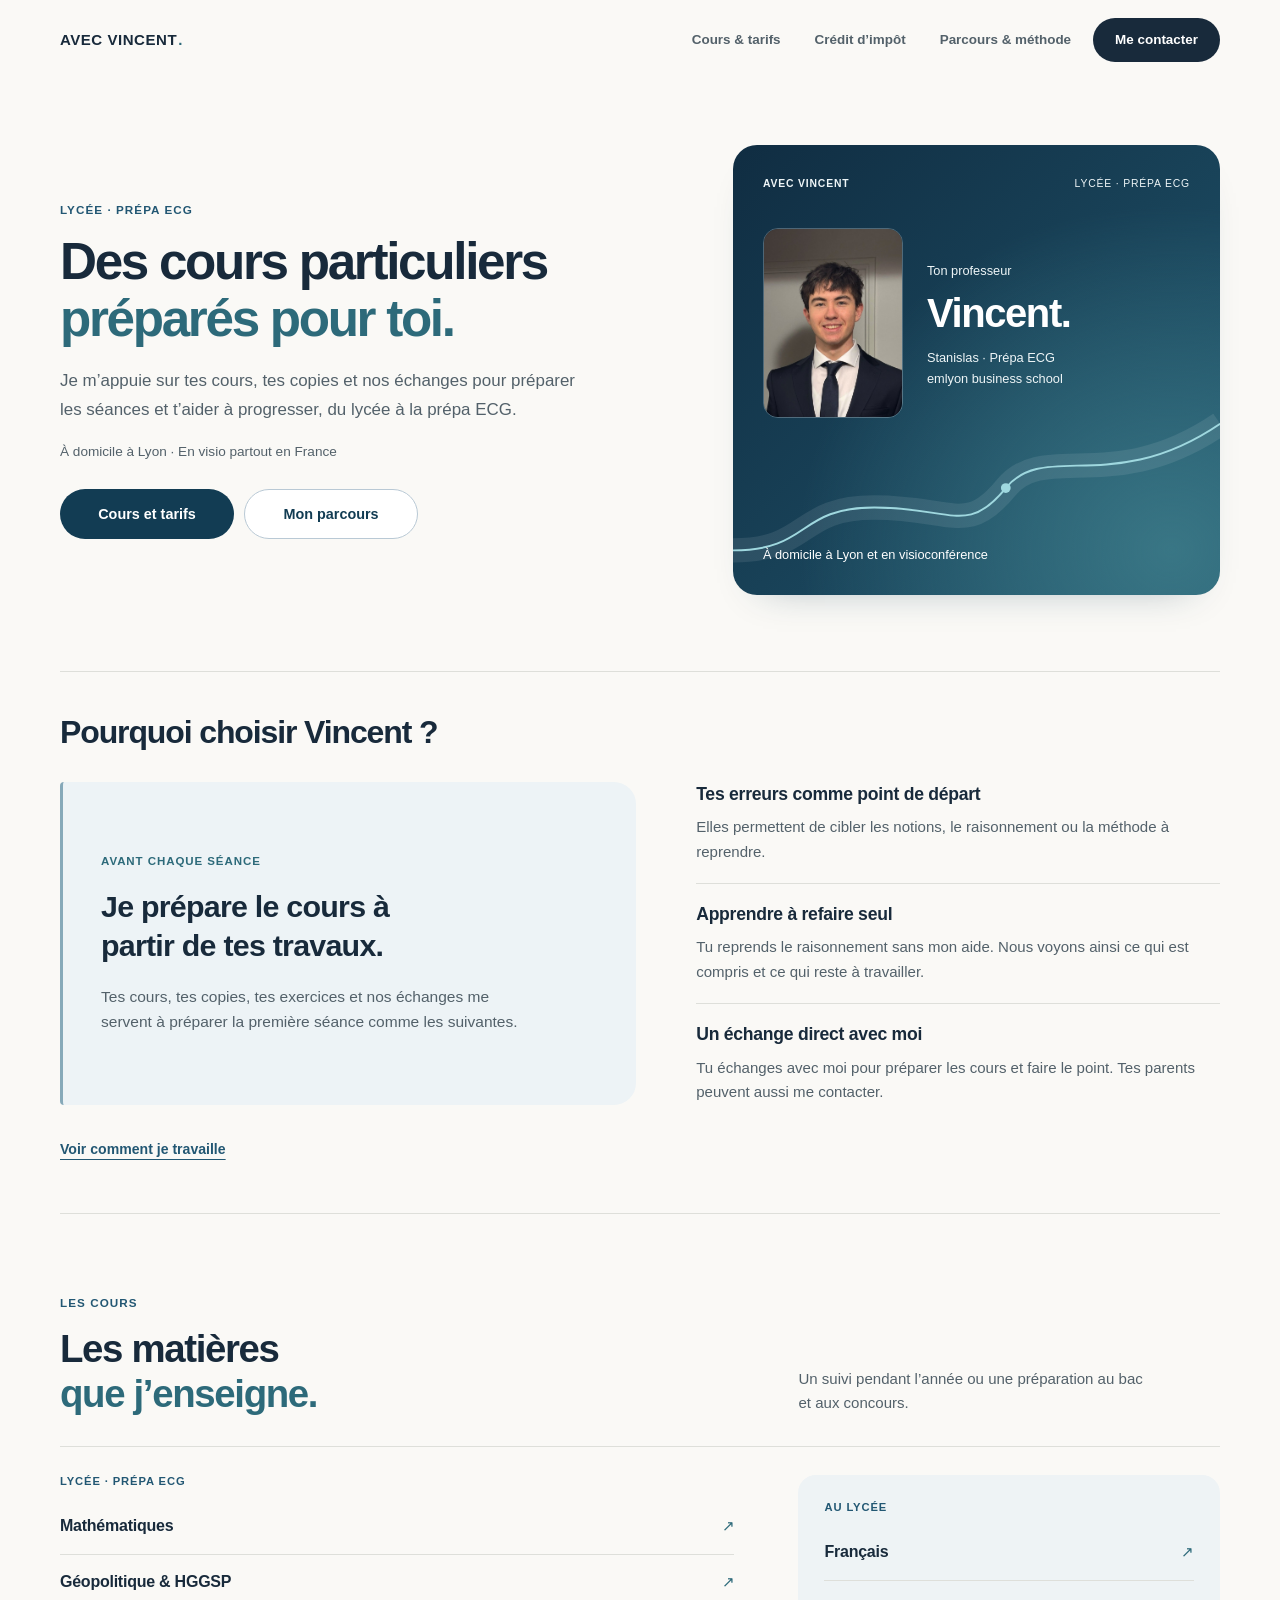
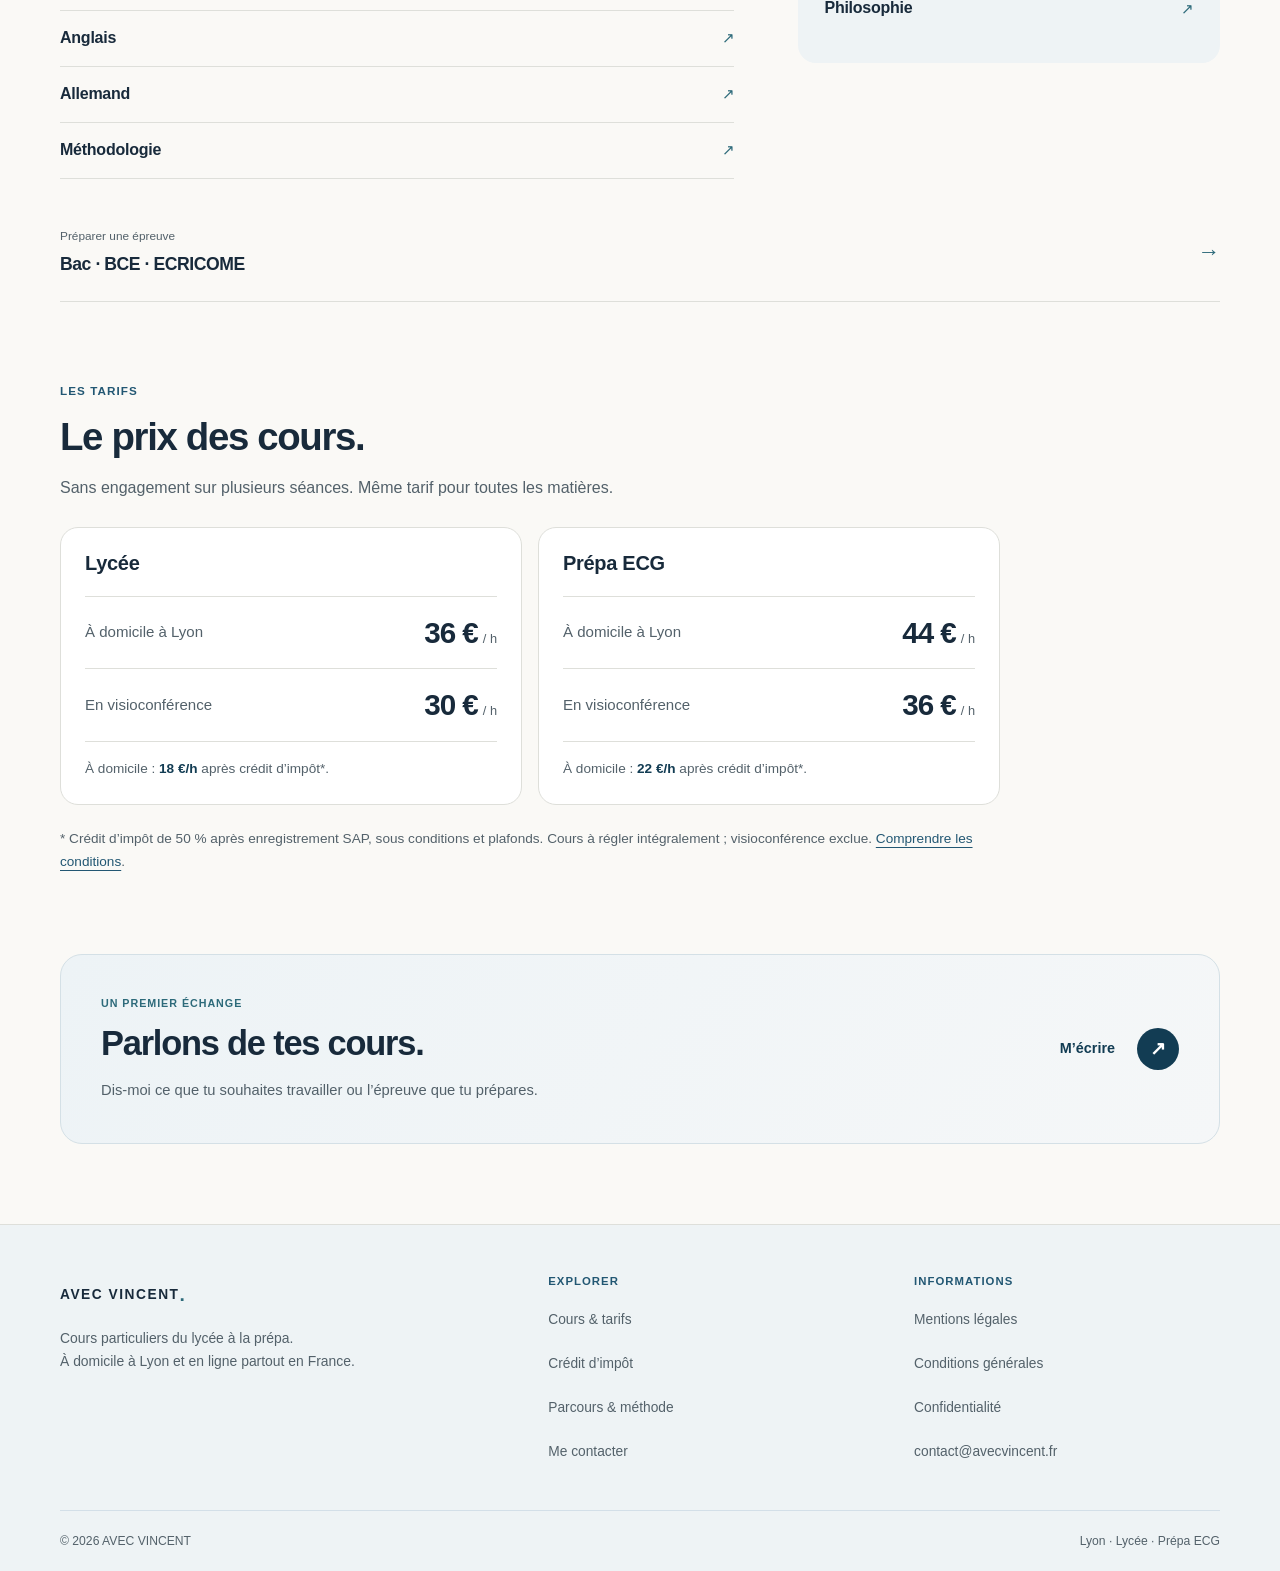
==== index.html @ 63e3f8bc "Polish mobile tutoring site and clarify offer, contact and search identity" ====
<!doctype html>
<html lang="fr">
<head>
<meta charset="utf-8">
<meta name="viewport" content="width=device-width, initial-scale=1, viewport-fit=cover">
<title>AVEC VINCENT — Cours particuliers à Lyon | Lycée & prépa ECG</title>
<meta name="description" content="Cours particuliers au lycée et en prépa ECG. Séances préparées à partir de tes cours, copies et échanges. À domicile à Lyon et en visio.">
<link rel="icon" href="/favicon-96x96.png" type="image/png" sizes="96x96">
<link rel="icon" href="/favicon.svg" type="image/svg+xml" sizes="any">
<link rel="apple-touch-icon" href="/apple-touch-icon.png" sizes="180x180">
<link rel="manifest" href="/site.webmanifest">
<meta name="apple-mobile-web-app-title" content="AVEC VINCENT">
<link rel="canonical" href="https://avecvincent.fr/">
<meta name="robots" content="index,follow">
<meta property="og:locale" content="fr_FR">
<meta property="og:type" content="website">
<meta property="og:site_name" content="AVEC VINCENT">
<meta property="og:title" content="Des cours particuliers préparés pour toi — AVEC VINCENT">
<meta property="og:description" content="Cours particuliers au lycée et en prépa ECG. Séances préparées à partir de tes cours, copies et échanges. À domicile à Lyon et en visio.">
<meta property="og:url" content="https://avecvincent.fr/">
<meta property="og:image" content="https://avecvincent.fr/images/og-avec-vincent.png?v=20261022-sharing1">
<meta property="og:image:secure_url" content="https://avecvincent.fr/images/og-avec-vincent.png?v=20261022-sharing1">
<meta property="og:image:type" content="image/png">
<meta property="og:image:width" content="1200">
<meta property="og:image:height" content="630">
<meta property="og:image:alt" content="AVEC VINCENT — Des cours particuliers préparés pour toi. Lycée · Prépa ECG À domicile à Lyon et en visio.">
<meta name="twitter:card" content="summary_large_image">
<meta name="twitter:title" content="Des cours particuliers préparés pour toi — AVEC VINCENT">
<meta name="twitter:description" content="Cours particuliers au lycée et en prépa ECG. Séances préparées à partir de tes cours, copies et échanges. À domicile à Lyon et en visio.">
<meta name="twitter:image" content="https://avecvincent.fr/images/og-avec-vincent.png?v=20261022-sharing1">
<meta name="twitter:image:alt" content="AVEC VINCENT — Des cours particuliers préparés pour toi. Lycée · Prépa ECG À domicile à Lyon et en visio.">
<meta name="theme-color" content="#faf9f6">
<link rel="stylesheet" href="style.css?v=20261022-checkup1">
<script src="script.js?v=20261022-motion1" defer></script>
<script type="application/ld+json">{"@context":"https://schema.org","@graph":[{"@type":"WebPage","@id":"https://avecvincent.fr/#page","url":"https://avecvincent.fr/","name":"AVEC VINCENT — Cours particuliers à Lyon | Lycée & prépa ECG","inLanguage":"fr-FR","isPartOf":{"@id":"https://avecvincent.fr/#website"},"about":{"@id":"https://avecvincent.fr/#organization"}},{"@type":"WebSite","@id":"https://avecvincent.fr/#website","url":"https://avecvincent.fr/","name":"AVEC VINCENT","alternateName":["Avec Vincent","avecvincent","avecvincent.fr"],"inLanguage":"fr-FR","publisher":{"@id":"https://avecvincent.fr/#organization"}},{"@type":"EducationalOrganization","@id":"https://avecvincent.fr/#organization","name":"AVEC VINCENT","url":"https://avecvincent.fr/","email":"contact@avecvincent.fr","telephone":"+33603872263","description":"Cours particuliers à domicile à Lyon et en visioconférence, du lycée à la prépa ECG. Français et philosophie au lycée uniquement.","areaServed":{"@type":"City","name":"Lyon"},"founder":{"@id":"https://avecvincent.fr/#vincent"},"logo":{"@type":"ImageObject","url":"https://avecvincent.fr/icon-512.png","width":512,"height":512},"alternateName":["Avec Vincent","avecvincent"],"hasOfferCatalog":{"@id":"https://avecvincent.fr/cours.html#offre"}},{"@type":"Person","@id":"https://avecvincent.fr/#vincent","name":"Vincent Marié-Groblewski","givenName":"Vincent","url":"https://avecvincent.fr/a-propos.html","image":"https://avecvincent.fr/images/vincent-portrait.jpg","jobTitle":"Professeur particulier","worksFor":{"@id":"https://avecvincent.fr/#organization"}},{"@type":"Service","@id":"https://avecvincent.fr/cours.html#service","name":"Cours particuliers du lycée à la prépa ECG","url":"https://avecvincent.fr/cours.html","description":"Mathématiques, anglais, allemand et méthodologie du lycée à la prépa ECG ; HGGSP au lycée et géopolitique en prépa ECG ; français et philosophie au lycée uniquement. À domicile à Lyon ou en visioconférence.","serviceType":"Cours particuliers","provider":{"@id":"https://avecvincent.fr/#organization"},"hasOfferCatalog":{"@id":"https://avecvincent.fr/cours.html#offre"}},{"@type":"OfferCatalog","@id":"https://avecvincent.fr/cours.html#offre","name":"Tarifs par heure de cours","itemListElement":[{"@type":"Offer","url":"https://avecvincent.fr/cours.html#tarifs","name":"Lycée — À domicile à Lyon","priceSpecification":{"@type":"UnitPriceSpecification","price":36,"priceCurrency":"EUR","referenceQuantity":{"@type":"QuantitativeValue","value":1,"unitCode":"HUR"}},"itemOffered":{"@type":"Service","name":"Lycée — À domicile à Lyon","provider":{"@id":"https://avecvincent.fr/#organization"},"areaServed":{"@type":"City","name":"Lyon"}}},{"@type":"Offer","url":"https://avecvincent.fr/cours.html#tarifs","name":"Lycée — En visioconférence","priceSpecification":{"@type":"UnitPriceSpecification","price":30,"priceCurrency":"EUR","referenceQuantity":{"@type":"QuantitativeValue","value":1,"unitCode":"HUR"}},"itemOffered":{"@type":"Service","name":"Lycée — En visioconférence","provider":{"@id":"https://avecvincent.fr/#organization"},"areaServed":{"@type":"Country","name":"France"}}},{"@type":"Offer","url":"https://avecvincent.fr/cours.html#tarifs","name":"Prépa ECG — À domicile à Lyon","priceSpecification":{"@type":"UnitPriceSpecification","price":44,"priceCurrency":"EUR","referenceQuantity":{"@type":"QuantitativeValue","value":1,"unitCode":"HUR"}},"itemOffered":{"@type":"Service","name":"Prépa ECG — À domicile à Lyon","provider":{"@id":"https://avecvincent.fr/#organization"},"areaServed":{"@type":"City","name":"Lyon"}}},{"@type":"Offer","url":"https://avecvincent.fr/cours.html#tarifs","name":"Prépa ECG — En visioconférence","priceSpecification":{"@type":"UnitPriceSpecification","price":36,"priceCurrency":"EUR","referenceQuantity":{"@type":"QuantitativeValue","value":1,"unitCode":"HUR"}},"itemOffered":{"@type":"Service","name":"Prépa ECG — En visioconférence","provider":{"@id":"https://avecvincent.fr/#organization"},"areaServed":{"@type":"Country","name":"France"}}}]}]}</script>
</head>
<body><a class="skip-link" href="#contenu">Aller au contenu</a>
<header class="site-header"><nav class="navbar container" aria-label="Navigation principale">
<a class="logo" href="/" aria-label="AVEC VINCENT — accueil">AVEC VINCENT<span class="logo-dot" aria-hidden="true">.</span></a>
<button class="menu-button" aria-controls="site-menu" aria-expanded="false" aria-label="Ouvrir le menu"><span></span><span></span></button>
<div class="site-menu" id="site-menu"><a href="cours.html">Cours & tarifs</a>
<a href="credit-impot.html">Crédit d’impôt</a>
<a href="a-propos.html">Parcours & méthode</a>
<a href="reserver.html" class="nav-cta">Me contacter</a></div>
</nav></header>
<main id="contenu" tabindex="-1" class="page-home">
<section class="home-hero container" aria-labelledby="accueil-titre">
<div class="hero-intro"><span class="eyebrow">Lycée · Prépa ECG</span>
<h1 id="accueil-titre">Des cours particuliers<br>
<span class="hero-title-sub">préparés pour toi.</span></h1>
<p class="lead">Je m’appuie sur tes cours, tes copies et nos échanges pour préparer les séances et t’aider à progresser, du lycée à la prépa ECG.</p>
<p class="hero-caption">À domicile à Lyon · En visio partout en France</p>
<nav class="hero-links" aria-label="Découvrir les cours et le professeur"><a class="button button-primary" href="cours.html">Cours et tarifs</a><a class="button button-secondary" href="a-propos.html">Mon parcours</a></nav></div>
<div class="hero-signature"><div class="signature-top"><span>AVEC VINCENT</span><span>Lycée · Prépa ECG</span></div>
<div class="signature-person"><img src="images/vincent-portrait.jpg" width="650" height="900" fetchpriority="high" decoding="async" alt="Vincent, ton professeur particulier à Lyon"><div><span class="signature-label">Ton professeur</span><h2>Vincent.</h2><p>Stanislas · Prépa ECG<br>
emlyon business school</p></div></div>
<div class="signature-path" aria-hidden="true"><svg viewBox="0 0 500 160" fill="none"><path d="M0 140C80 140 65 96 145 96S240 125 280 76 390 85 500 10" stroke="white" stroke-opacity=".09" stroke-width="25"/><path class="progress-path" d="M0 140C80 140 65 96 145 96S240 125 280 76 390 85 500 10" stroke="#9fd8df" stroke-width="2"/><circle cx="280" cy="76" r="5" fill="#9fd8df"/></svg></div>
<div class="signature-bottom"><span>À domicile à Lyon et en visioconférence</span></div></div>
</section>
<section class="section section-first container" aria-labelledby="pourquoi-vincent"><div class="why-panel"><div class="section-heading"><h2 id="pourquoi-vincent">Pourquoi choisir Vincent ?</h2></div><ol class="why-list"><li class="why-feature"><span class="why-label">Avant chaque séance</span><h3>Je prépare le cours à partir de tes travaux.</h3><p>Tes cours, tes copies, tes exercices et nos échanges me servent à préparer la première séance comme les suivantes.</p></li><li><h3>Tes erreurs comme point de départ</h3><p>Elles permettent de cibler les notions, le raisonnement ou la méthode à reprendre.</p></li><li><h3>Apprendre à refaire seul</h3><p>Tu reprends le raisonnement sans mon aide. Nous voyons ainsi ce qui est compris et ce qui reste à travailler.</p></li><li><h3>Un échange direct avec moi</h3><p>Tu échanges avec moi pour préparer les cours et faire le point. Tes parents peuvent aussi me contacter.</p></li></ol><a class="text-link" href="a-propos.html#preparation">Voir comment je travaille</a></div></section>
<section class="section container home-subjects" aria-labelledby="matieres-titre"><div class="subjects-heading"><div><span class="eyebrow">Les cours</span><h2 id="matieres-titre">Les matières<br><em>que j’enseigne.</em></h2></div><p>Un suivi pendant l’année ou une préparation au bac et aux concours.</p></div>
<div class="subject-overview"><div class="subject-group"><h3>Lycée · Prépa ECG</h3><ul><li><a href="cours.html#maths">Mathématiques <span aria-hidden="true">↗</span></a></li><li><a href="cours.html#geopolitique">Géopolitique & HGGSP <span aria-hidden="true">↗</span></a></li><li><a href="cours.html#langues">Anglais <span aria-hidden="true">↗</span></a></li><li><a href="cours.html#allemand">Allemand <span aria-hidden="true">↗</span></a></li><li><a href="cours.html#methode">Méthodologie <span aria-hidden="true">↗</span></a></li></ul></div><div class="subject-group subject-group-lycee"><h3>Au lycée</h3><ul><li><a href="cours.html#francais">Français <span aria-hidden="true">↗</span></a></li><li><a href="cours.html#philosophie">Philosophie <span aria-hidden="true">↗</span></a></li></ul></div></div>
<a class="exam-route" href="cours.html#concours"><span><span class="exam-route-label">Préparer une épreuve</span><strong>Bac · BCE · ECRICOME</strong></span><span class="exam-route-arrow" aria-hidden="true">→</span></a></section>

<section class="section container" id="tarifs"><div class="section-heading"><span class="eyebrow">Les tarifs</span><h2>Le prix des cours.</h2><p>Sans engagement sur plusieurs séances. Même tarif pour toutes les matières.</p></div><div class="pricing-grid">
<article class="price-card"><h3>Lycée</h3><dl class="rates"><div><dt>À domicile à Lyon</dt><dd>36 €<small>/ h</small></dd></div><div><dt>En visioconférence</dt><dd>30 €<small>/ h</small></dd></div></dl><p class="price-tax">À domicile : <strong>18 €/h</strong> après crédit d’impôt*.</p></article>
<article class="price-card"><h3>Prépa ECG</h3><dl class="rates"><div><dt>À domicile à Lyon</dt><dd>44 €<small>/ h</small></dd></div><div><dt>En visioconférence</dt><dd>36 €<small>/ h</small></dd></div></dl><p class="price-tax">À domicile : <strong>22 €/h</strong> après crédit d’impôt*.</p></article></div><p class="fine-print">* Crédit d’impôt de 50 % après enregistrement SAP, sous conditions et plafonds. Cours à régler intégralement ; visioconférence exclue. <a href="credit-impot.html">Comprendre les conditions</a>.</p></section>
<section class="hero-actions-section container" aria-labelledby="action-titre"><a class="contact-finish contact-finish-home" href="reserver.html"><div class="contact-finish-copy"><span class="eyebrow">Un premier échange</span><h2 id="action-titre">Parlons de tes cours.</h2><p>Dis-moi ce que tu souhaites travailler ou l’épreuve que tu prépares.</p></div><span class="contact-finish-action"><span>M’écrire</span><span class="contact-finish-arrow" aria-hidden="true">↗</span></span></a></section>
</main>
<footer class="site-footer"><div class="container footer-grid"><div><a class="logo" href="/">AVEC VINCENT<span class="logo-dot">.</span></a><p>Cours particuliers du lycée à la prépa.<br>
À domicile à Lyon et en ligne partout en France.</p></div><nav aria-label="Navigation de pied de page"><span class="footer-label">Explorer</span><a href="cours.html">Cours & tarifs</a><a href="credit-impot.html">Crédit d’impôt</a><a href="a-propos.html">Parcours & méthode</a><a href="reserver.html">Me contacter</a></nav><nav aria-label="Informations légales"><span class="footer-label">Informations</span><a href="legal.html#mentions">Mentions légales</a><a href="legal.html#cgv">Conditions générales</a><a href="legal.html#confidentialite">Confidentialité</a><a href="mailto:contact@avecvincent.fr" data-contact="email">contact@avecvincent.fr</a></nav></div><div class="container footer-bottom"><span>© <span data-year>2026</span> AVEC VINCENT</span><span>Lyon · Lycée · Prépa ECG</span></div></footer>
</body>
</html>
---- style.css ----
/* AVEC VINCENT — mobile first, shared across every page. */
:root{--bg:#faf9f6;--paper:#fff;--ink:#182a3b;--blue:#225773;--deep:#123c53;--accent:#2d6a7a;--muted:#53616a;--line:#dedfda;--soft:#eef3f5;--max:1160px;--header:64px}
*{box-sizing:border-box}
html{scroll-behavior:smooth;scroll-padding-top:calc(var(--header) + env(safe-area-inset-top) + 20px);-webkit-text-size-adjust:100%;text-size-adjust:100%}
body{margin:0;padding-left:env(safe-area-inset-left);padding-right:env(safe-area-inset-right);background:var(--bg);color:var(--ink);font:16px/1.65 -apple-system,BlinkMacSystemFont,"Segoe UI",Arial,sans-serif;-webkit-font-smoothing:antialiased}
h1,h2,h3,p,figure,ol,ul,dl,dd{margin:0}
h1,h2,h3{line-height:1.18;letter-spacing:-.035em;font-weight:650;text-wrap:balance}
h1{font-size:clamp(2rem,8.2vw,2.6rem)}
h2{font-size:1.65rem}
h3{font-size:1.08rem;letter-spacing:-.015em}
em{font-style:normal;color:var(--accent)}
p{color:var(--muted)}
a{color:inherit;text-decoration:none}
a:hover{color:var(--blue)}
p a,.fine-print a,.legal-content a{color:var(--blue);text-decoration:underline;text-underline-offset:4px}
img{display:block;max-width:100%;height:auto}
button,input,select,textarea{font:inherit}
button{cursor:pointer}
:focus-visible{outline:3px solid #377eaa;outline-offset:4px}
[hidden]{display:none!important}
.container{width:min(calc(100% - 40px),var(--max));margin-inline:auto;min-width:0}
.section{padding-block:48px}
.section-first{padding-top:0}
.soft,.method-section{background:var(--soft)}
.eyebrow,.card-level,.step-owner,.footer-label{display:block;font-size:.73rem;line-height:1.5;letter-spacing:.09em;text-transform:uppercase;font-weight:750;color:var(--blue)}
.eyebrow{margin-bottom:14px}
.lead{font-size:1rem;line-height:1.7;max-width:660px}
.section-heading{max-width:760px;margin-bottom:26px}
.section-heading p{margin-top:16px}
.page-intro{padding-block:32px}
.page-intro .lead{margin-top:18px}
.page-intro h1{max-width:1000px}
.page-intro br{display:none}
.skip-link{position:fixed;left:16px;top:-100px;z-index:100;background:white;padding:12px}
.skip-link:focus{top:12px}
.sr-only{position:absolute;width:1px;height:1px;padding:0;margin:-1px;overflow:hidden;clip:rect(0,0,0,0);white-space:nowrap;border:0}
/* Header stays small; without JavaScript, navigation remains available. */
.site-header{position:sticky;top:0;z-index:30;min-height:var(--header);padding-top:env(safe-area-inset-top);background:rgba(250,249,246,.96);border-bottom:1px solid transparent;-webkit-backdrop-filter:blur(16px);backdrop-filter:blur(16px)}
.site-header.scrolled{border-color:var(--line)}
.navbar{min-height:var(--header);display:flex;align-items:center;justify-content:space-between;gap:16px;flex-wrap:wrap;padding-block:8px}
.logo{font-size:.86rem;font-weight:850;letter-spacing:.11em;white-space:nowrap;min-height:44px;display:inline-flex;align-items:center}
.site-header .logo{font-size:.94rem;font-weight:700;letter-spacing:.035em;color:var(--ink)}
.site-header .logo:hover{color:var(--ink)}
.site-header .logo-dot{font-size:1em;margin-left:1px;color:var(--accent)}
.logo-dot{color:var(--accent);font-size:1.4em}
.site-menu{display:flex;align-items:center;flex-wrap:wrap;gap:6px 16px}
.site-menu a{font-size:.9rem;font-weight:600;color:var(--muted);min-height:44px;display:flex;align-items:center;padding:10px 14px;border-radius:10px}
.site-menu a:hover,.site-menu a[aria-current=page]{background:var(--soft);color:var(--ink)}
.site-menu .nav-cta{background:var(--ink);color:white;justify-content:center}
.site-menu .nav-cta:hover{background:var(--deep);color:white}
.menu-button{position:relative;display:none;width:44px;height:44px;flex-shrink:0;padding:0;border:0;border-radius:10px;background:transparent;color:var(--ink);-webkit-tap-highlight-color:transparent}
.menu-button:hover{background:#edf3f6}
.menu-button span{position:absolute;display:block;width:22px;height:1.5px;left:11px;top:50%;margin:0;background:currentColor;border-radius:1px;transition:transform 180ms cubic-bezier(.2,.7,.3,1)}
.menu-button span:first-child{transform:translateY(-4px)}
.menu-button span:last-child{transform:translateY(4px)}
.menu-button[aria-expanded=true] span:first-child{transform:rotate(45deg)}
.menu-button[aria-expanded=true] span:last-child{transform:rotate(-45deg)}
.has-js .navbar{flex-wrap:nowrap}
.has-js .menu-button{display:block}
.has-js .site-menu{display:none;position:absolute;top:calc(100% + 6px);left:20px;right:20px;max-height:calc(100dvh - var(--header) - env(safe-area-inset-top) - 30px);overflow:auto;flex-direction:column;align-items:stretch;gap:4px;padding:12px;background:white;border:1px solid var(--line);border-radius:18px;box-shadow:0 12px 24px #182a3b12}
.has-js .site-menu.open{display:flex}
.button{display:inline-flex;align-items:center;justify-content:center;gap:12px;min-height:50px;padding:13px 21px;border:1px solid transparent;border-radius:999px;font-size:.9rem;font-weight:650;line-height:1.4;text-align:center;max-width:100%}
.button-primary{background:var(--deep);color:white}
.button-primary:hover{background:#245f7e;color:white}
.button-secondary,.button-outline{background:white;border-color:#b9c9d5;color:var(--deep)}
.button-secondary:hover,.button-outline:hover{background:var(--soft);border-color:var(--blue)}
.button:disabled{cursor:wait;opacity:.65}
.button-row{display:flex;flex-wrap:wrap;gap:12px;margin-top:24px}
.text-link{display:inline-flex;align-items:center;min-height:44px;margin-top:14px;color:var(--blue);font-weight:650;font-size:.9rem;text-decoration:underline;text-underline-offset:5px}
/* One expressive visual, reserved for the homepage. */
.home-hero{display:grid;gap:28px;padding-block:30px 40px}
.home-hero h1{line-height:1.12;letter-spacing:-.045em}
.hero-title-sub{color:var(--accent)}
.hero-intro .lead{margin-top:20px;max-width:540px}
.hero-caption{font-size:.85rem;line-height:1.6;margin-top:16px}
.hero-links{display:grid;grid-template-columns:1fr 1fr;gap:10px;margin-top:22px;max-width:440px}
.hero-links .button{min-width:0;padding-inline:10px}
.hero-signature{position:relative;isolation:isolate;overflow:hidden;display:flex;flex-direction:column;justify-content:space-between;gap:20px;padding:22px;min-height:280px;border-radius:24px;color:white;background:radial-gradient(ellipse at 90% 90%,#397685 0,transparent 60%),linear-gradient(135deg,#102d42,#20556c);box-shadow:0 18px 40px -30px #123c5370}
.signature-top{display:flex;justify-content:space-between;gap:10px;font-size:.62rem;letter-spacing:.08em;text-transform:uppercase;color:#eef5f7}
.signature-top span:first-child{font-weight:800}
.signature-person{position:relative;z-index:1;display:flex;align-items:center;gap:22px;margin-bottom:28px;min-width:0}
.signature-person img{width:104px;height:140px;object-fit:cover;object-position:50% 25%;border:1px solid #ffffff40;border-radius:15px;flex-shrink:0}
.signature-label{font-size:.8rem;color:#eef5f7}
.signature-person h2{font-size:2rem;color:white;margin-block:6px 10px}
.signature-person p{font-size:.8rem;line-height:1.65;color:#eef5f7}
.signature-path{position:absolute;bottom:25px;left:0;right:0;z-index:0}
.signature-path svg{display:block;width:100%;height:110px}
.signature-bottom{position:relative;font-size:.74rem;color:white}
.progress-path{stroke-dasharray:650;stroke-dashoffset:650;animation:draw-path 1.5s .15s ease forwards}
@keyframes draw-path{to{stroke-dashoffset:0}}
.page-home>.home-hero+.section{padding-top:0}
.page-home>.section+.section{padding-top:0}
.page-about>#approche{padding-top:0}
/* A concise overview on home; detailed teaching descriptions belong to Courses. */
.subjects-heading{display:grid;gap:16px;margin-bottom:24px}
.subjects-heading p{font-size:.94rem;max-width:350px}
.subject-overview{display:grid;gap:28px;padding-top:22px;border-top:1px solid var(--line)}
.subject-group h3{font-size:.7rem;letter-spacing:.08em;text-transform:uppercase;color:var(--blue);margin-bottom:10px}
.subject-group ul{list-style:none;padding:0}
.subject-group a{display:flex;align-items:center;justify-content:space-between;gap:16px;min-height:52px;border-bottom:1px solid var(--line);font-size:1rem;font-weight:550;letter-spacing:-.015em;line-height:1.4;padding-block:12px}
.subject-group a>span{font-size:.95rem;color:var(--accent);flex-shrink:0}
.subject-group a:hover{color:var(--blue);border-color:#91acbd}
.subject-group-lycee{padding:22px;background:var(--soft);border-radius:18px;align-self:start}
.subject-group-lycee li:last-child a{border-bottom:0}
.exam-route{display:flex;align-items:center;justify-content:space-between;gap:22px;padding:22px 0;margin-top:20px;border-bottom:1px solid var(--line)}
.exam-route-label{display:block;font-size:.74rem;color:var(--muted);margin-bottom:4px}
.exam-route strong{font-size:1.1rem;font-weight:600;letter-spacing:-.025em}
.exam-route-arrow{font-size:1.4rem;color:var(--accent)}
@media(min-width:700px){.subjects-heading{grid-template-columns:1fr 1fr;align-items:end;gap:48px;margin-bottom:30px}.subject-overview{grid-template-columns:1.4fr 1fr;gap:48px;padding-top:28px}.subject-group-lycee{padding:26px}.subject-group a{min-height:56px}.exam-route{margin-top:26px}}
@media(min-width:900px){.subject-overview{grid-template-columns:1.6fr 1fr;gap:64px}.subjects-heading{grid-template-columns:1.6fr 1fr;gap:64px}}
/* The lesson is a continuous conversation, rather than three identical cards. */
.lesson-layout{display:grid;gap:10px}
.lesson-layout h2{font-size:2rem;line-height:1.25}
.lesson-steps{list-style:none;padding:0 0 0 18px;border-left:1px solid #bfcfc7}
.lesson-steps li{position:relative;padding:0 0 26px 10px}
.lesson-steps li:last-child{padding-bottom:0}
.lesson-steps li:before{content:"";position:absolute;left:-23px;top:6px;width:9px;height:9px;border-radius:50%;background:#64897e;box-shadow:0 0 0 5px var(--bg)}
.lesson-steps h3{font-size:1.08rem;line-height:1.4}
.lesson-steps p{margin-top:8px;font-size:.96rem}
.tax-process{list-style:none;counter-reset:steps;padding:0}
.tax-process li{position:relative;counter-increment:steps;padding:0 0 24px 38px;margin-bottom:24px;border-bottom:1px solid #d3ddd5}
.tax-process li:before{content:counter(steps,decimal-leading-zero);position:absolute;left:0;top:1px;font-size:.8rem;color:var(--blue);font-weight:650}
.tax-process li:last-child{margin-bottom:0;border-bottom:0;padding-bottom:0}
.tax-process h3{line-height:1.4}
.tax-process p{margin-top:8px;font-size:.94rem}
/* Transparent rates: paid prices first, conditional tax estimate second. */
.pricing-grid{display:grid;gap:16px;max-width:940px}
.price-card{min-width:0;padding:24px;background:white;border:1px solid var(--line);border-radius:18px}
.price-card h3{font-size:1.25rem;margin-bottom:20px}
.rates>div{display:flex;align-items:center;justify-content:space-between;gap:16px;border-top:1px solid var(--line);padding-block:18px}
.rates dt{font-size:.94rem;max-width:170px;color:var(--muted)}
.rates dd{font-size:1.85rem;letter-spacing:-.035em;white-space:nowrap;font-weight:650;line-height:1.2}
.rates small{font-size:.8rem;font-weight:400;letter-spacing:0;margin-left:5px;color:var(--muted)}
.price-tax{border-top:1px solid var(--line);padding-top:16px;font-size:.85rem;line-height:1.65}
.price-tax strong{color:var(--deep);font-weight:650}
.fine-print{font-size:.85rem;line-height:1.7;margin-top:22px;max-width:940px}
.hero-actions-section{padding-bottom:48px}
.action-bubble,.closing{display:flex;flex-direction:column;align-items:flex-start;gap:22px;padding-top:30px;border-top:1px solid var(--line)}
.action-bubble p,.closing p{margin-top:16px;max-width:600px}
/* Secondary pages use the same spacing, type and content hierarchy. */
.section-tabs{display:flex;gap:20px;margin-bottom:24px;border-bottom:1px solid var(--line)}
.section-tabs a{display:flex;align-items:center;justify-content:center;min-height:48px;padding:8px 0;font-size:.88rem;font-weight:600;border-bottom:2px solid transparent;line-height:1.4}
.section-tabs a:hover{border-bottom-color:var(--blue)}
.legal-nav a{display:flex;align-items:center;justify-content:center;text-align:center;min-height:48px;padding:8px;font-size:.86rem;font-weight:600;border-bottom:1px solid var(--line);line-height:1.4}
.legal-nav a:hover{color:var(--blue)}
.course-list{border-top:1px solid var(--line)}
.course-item{border-bottom:1px solid var(--line)}
summary{position:relative;cursor:pointer;list-style:none;min-height:48px;padding:18px 35px 18px 0;font-size:1rem;font-weight:600;line-height:1.5}
summary::-webkit-details-marker{display:none}
summary:after{content:'+';position:absolute;right:5px;top:17px;font-size:1.3rem;font-weight:400;color:var(--blue)}
details[open]>summary:after{content:'−'}
.course-item summary{padding:20px 46px 20px 16px}
.course-item summary:after{top:30px;right:16px}
.course-name{display:block;font-size:1.2rem;font-weight:650;letter-spacing:-.025em;margin-top:5px}
.course-detail{padding:0 18px 22px 16px;max-width:780px}
.course-item[open]{background:white;box-shadow:inset 3px 0 0 #7398a7;border-radius:0 16px 16px 0}
.course-detail p{font-size:.96rem}
.course-item:target summary{color:var(--deep)}
.faq-list details{border-bottom:1px solid var(--line)}
.faq-answer{padding:0 0 22px;font-size:.96rem;max-width:760px}
.about-heading{display:flex;gap:22px;align-items:center}
.about-photo{width:88px;height:116px;object-fit:cover;object-position:50% 20%;border-radius:16px;flex-shrink:0}
.about-heading .eyebrow{font-size:.68rem;margin-bottom:8px}
.about-heading h1{font-size:1.95rem}
.about-heading p{font-size:.9rem;margin-top:10px}
.about-introduction .text-link{font-size:.9rem}
.preparation-panel{display:grid;gap:28px;border-radius:24px;background:#edf3f6;padding:26px 24px}
.preparation-intro h2{font-size:1.85rem;line-height:1.2}
.preparation-intro p{margin-top:18px;max-width:570px}
.preparation-materials{border-top:1px solid #cedde5;padding-top:22px}
.preparation-materials h3{font-size:.85rem;font-weight:650;letter-spacing:0;line-height:1.5;color:var(--blue)}
.preparation-materials ul{list-style:none;padding:0;margin-top:14px}
.preparation-materials li{padding-block:13px;border-bottom:1px solid #d7e3e9}
.preparation-materials li:last-child{border-bottom:0;padding-bottom:0}
.preparation-materials strong{display:block;font-size:1rem;font-weight:600}
.preparation-materials li span{display:block;font-size:.9rem;color:var(--muted);margin-top:3px}
.tax-comparison{padding:24px;background:white;border:1px solid var(--line);border-radius:22px}
.tax-comparison h2{font-size:1.4rem;margin-bottom:20px}
.example-row{display:grid;grid-template-columns:1fr;gap:10px;border-top:1px solid var(--line);padding-block:20px}
.example-row>span{font-size:.9rem;color:var(--muted)}
.example-row strong{font-size:1.9rem;line-height:1.2;letter-spacing:-.035em;white-space:nowrap}
.tax-comparison .fine-print{margin-top:10px}
.tax-comparison em{color:var(--accent)}
.tax-journey .section-heading{margin-bottom:30px}
.source-note{font-size:.85rem;padding-bottom:48px}
.legal-layout{display:grid;gap:30px}
.legal-nav{display:grid;grid-template-columns:repeat(3,minmax(0,1fr));gap:6px;align-self:start}
.legal-nav a{font-size:.8rem}
.legal-content{min-width:0;max-width:760px}
.legal-content section+section{border-top:1px solid var(--line);margin-top:36px;padding-top:36px}
.legal-content h2{font-size:1.55rem;margin-bottom:22px}
.legal-content h3{margin:26px 0 12px}
.legal-content p,.legal-content li{font-size:.95rem;overflow-wrap:anywhere}
.legal-content ul{padding-left:20px}
.legal-content p+p{margin-top:14px}
.error-page{min-height:65svh;padding-block:48px}
.error-page .lead{margin-top:22px}
/* Contact stays personal: three fields and direct alternatives, without a sales funnel. */
.booking-width{max-width:760px}
.contact-options{display:grid;gap:0;margin-top:22px;border-top:1px solid var(--line);max-width:570px}
.contact-options a{display:flex;align-items:center;justify-content:space-between;gap:14px;min-height:48px;padding:10px 0;border-bottom:1px solid var(--line);min-width:0}
.contact-options a:hover{color:var(--blue)}
.contact-options span{font-size:.8rem;color:var(--muted)}
.contact-options strong{font-size:.9rem;font-weight:600;overflow-wrap:anywhere}
.contact-form{min-width:0}
.form-grid{display:grid;gap:20px}
.field{display:flex;flex-direction:column;gap:8px;min-width:0}
.field.full{grid-column:1/-1}
.field label{font-size:.93rem;font-weight:600}
.field input,.field select,.field textarea{display:block;width:100%;min-width:0;min-height:52px;font-size:16px;line-height:1.5;padding:13px 14px;border:1px solid #7f93a3;border-radius:12px;background:white;color:var(--ink)}
.field textarea{min-height:140px;resize:vertical}
.field input:focus,.field select:focus,.field textarea:focus{outline:2px solid #548aaa;outline-offset:2px;border-color:var(--blue)}
.optional{font-size:.83rem;font-weight:400;color:var(--muted)}
.field-help{font-size:.85rem;line-height:1.65}
.form-note{font-size:.83rem;line-height:1.65;margin-top:22px}
.form-actions{margin-top:24px}
.form-actions .button{width:100%}
.form-status{font-size:.94rem;margin-top:20px;overflow-wrap:anywhere}
.form-status:empty{display:none}
.form-status[data-kind=error]{color:#9f3127}
.form-status[data-kind=success]{color:#24634d}
/* Footer and contact links remain comfortably usable by touch. */
.site-footer{background:var(--soft);border-top:1px solid var(--line);padding:32px 0 calc(20px + env(safe-area-inset-bottom))}
.footer-grid{display:grid;grid-template-columns:1fr 1fr;gap:24px 20px}
.footer-grid>div{grid-column:1/-1}
.footer-grid p{font-size:.87rem;margin-top:10px}
.footer-grid nav{display:flex;flex-direction:column;align-items:flex-start;min-width:0}
.footer-label{margin-bottom:8px;font-size:.71rem}
.footer-grid nav a{display:inline-flex;align-items:center;min-height:44px;font-size:.86rem;line-height:1.5;overflow-wrap:anywhere;color:var(--muted)}
.footer-bottom{display:flex;flex-wrap:wrap;justify-content:space-between;gap:10px;border-top:1px solid #d3dfe8;margin-top:28px;padding-top:20px;font-size:.76rem;color:var(--muted)}
@media(max-width:350px){.container{width:calc(100% - 32px)}.hero-links{grid-template-columns:1fr}.signature-person{gap:16px}.signature-person img{width:88px;height:120px}.signature-top{font-size:.55rem}.signature-person p{font-size:.75rem}.section-tabs{gap:16px}.section-tabs a{font-size:.82rem}.about-heading{gap:16px}.about-photo{width:76px;height:102px}.about-heading h1{font-size:1.7rem}.price-card{padding:20px}.rates dt{font-size:.88rem}.rates dd{font-size:1.7rem}.footer-grid{column-gap:14px}.contact-options a{padding-inline:12px}.contact-options strong{font-size:.84rem}}
@media(min-width:600px){.container{width:min(calc(100% - 64px),var(--max))}.section{padding-block:64px}.section-first{padding-top:0}.page-intro{padding-block:44px}.subjects-grid,.pricing-grid{grid-template-columns:1fr 1fr}.hero-signature{max-width:580px;min-height:340px;padding:28px}.signature-person img{width:132px;height:176px}.signature-person h2{font-size:2.4rem}.signature-person p{font-size:.9rem}.signature-person{margin-bottom:48px}.hero-links{display:flex}.hero-links .button{min-width:174px;padding-inline:24px}.form-grid{grid-template-columns:1fr 1fr}.contact-form{padding:28px;background:white;border:1px solid var(--line);border-radius:22px}.form-actions .button{width:auto}.about-photo{width:132px;height:172px}.about-heading h1{font-size:2.8rem}.preparation-panel{padding:34px}.footer-grid{grid-template-columns:1.4fr 1fr 1fr;gap:40px}.footer-grid>div{grid-column:auto}.error-page{min-height:65svh}}
@media(min-width:900px){:root{--header:80px}.container{width:min(calc(100% - 96px),var(--max))}.section{padding-block:80px}.section-first{padding-top:0}h1{font-size:3.6rem}h2{font-size:2.4rem}.page-intro{padding-block:56px 44px}.page-intro .lead{font-size:1.08rem}.navbar{padding-block:0}.has-js .menu-button{display:none}.has-js .site-menu,.site-menu{display:flex;position:static;flex-direction:row;align-items:center;max-height:none;overflow:visible;padding:0;gap:10px;background:transparent;border:0;border-radius:0;box-shadow:none;flex-wrap:nowrap}.site-menu a{font-size:.84rem;padding-inline:12px}.site-menu .nav-cta{padding-inline:22px;border-radius:999px}.home-hero{grid-template-columns:1.25fr 1fr;gap:64px;align-items:center;padding-block:64px 76px}.home-hero h1{font-size:clamp(2.8rem,4vw,3.8rem)}.hero-intro .lead{font-size:1.06rem}.hero-signature{min-height:450px;padding:30px}.signature-person{gap:24px;margin-bottom:90px}.signature-person img{width:140px;height:190px}.signature-person h2{font-size:2.5rem}.signature-person p{font-size:.8rem}.signature-top{font-size:.65rem}.signature-path svg{height:auto}.signature-bottom{font-size:.8rem}.hero-links{margin-top:26px}.page-home>.home-hero+.section{padding-top:0}.subjects-grid{grid-template-columns:repeat(3,1fr);gap:0 40px}.subject-card{padding:24px 40px 24px 0}.subject-card h3{margin-top:8px}.example-row strong{font-size:2.3rem}.section-tabs{gap:32px}.section-tabs a{padding-inline:0;min-width:0}.course-item summary{padding-block:23px}.course-item summary:after{top:34px}.course-name{font-size:1.35rem}.course-detail{padding-bottom:26px}.course-detail p{max-width:720px}.faq-section{display:grid;grid-template-columns:.75fr 1.25fr;gap:70px}.faq-section .section-heading{margin:0}.action-bubble,.closing{flex-direction:row;align-items:center;justify-content:space-between;gap:50px;padding-top:40px}.action-bubble h2,.closing h2{font-size:2.1rem}.action-bubble .button,.closing .button{flex-shrink:0}.hero-actions-section{padding-bottom:80px}.about-photo{width:150px;height:195px}.about-heading{gap:36px}.about-heading h1{font-size:3.6rem}.about-heading p{font-size:1.05rem}.preparation-panel{padding:40px}.legal-layout{grid-template-columns:230px 1fr;gap:65px}.legal-nav{display:flex;flex-direction:column;position:sticky;top:110px;gap:8px}.legal-nav a{text-align:left;justify-content:flex-start;font-size:.9rem;padding-inline:14px}.legal-content h2{font-size:2rem}.source-note{padding-bottom:64px}.site-footer{padding-top:48px}.footer-grid{gap:60px}.footer-bottom{margin-top:36px}.booking-width{max-width:760px}}
@media(prefers-reduced-motion:reduce){html{scroll-behavior:auto}*,*:before,*:after{animation:none!important;transition:none!important}.progress-path{stroke-dashoffset:0}}
@media print{.site-header,.site-footer,.button,.section-tabs,.hero-signature,.legal-nav{display:none}.container{width:100%;max-width:none}.section,.page-intro{padding-block:20px}body{background:white;color:black}.legal-layout,.lesson-layout,.faq-section{display:block}.course-item{break-inside:avoid}.course-item>div{display:block!important}}
/* An editorial inset: one defining strength, then three quieter reasons. */
.why-panel{padding-block:32px;border-block:1px solid var(--line)}
.why-panel .section-heading{margin-bottom:24px}
.why-panel h2{font-size:1.65rem}
.why-list{list-style:none;padding:0;display:grid;gap:0}
.why-list li{padding-block:20px;border-bottom:1px solid var(--line)}
.why-list li:last-child{border-bottom:0}
.why-list h3{font-size:1.02rem;line-height:1.45;font-weight:650}
.why-list p{margin-top:8px;font-size:.94rem}
.why-list .why-feature{padding:26px 24px;margin-bottom:8px;border:0;border-radius:4px 22px 22px 4px;border-left:3px solid #86a9b9;background:#edf3f6}
.why-feature h3{font-size:1.4rem;line-height:1.3;letter-spacing:-.025em;font-weight:600;max-width:360px}
.why-feature p{font-size:.97rem;margin-top:18px}
.why-label{display:block;font-size:.72rem;letter-spacing:.08em;text-transform:uppercase;color:var(--accent);font-weight:700;margin-bottom:16px}
.why-panel>.text-link{font-size:.88rem;margin-top:12px}
@media(min-width:700px){.why-list{grid-template-columns:1.1fr 1fr;gap:0 44px;align-items:start}.why-list .why-feature{grid-row:span 3;margin:0 0 0 0;align-self:stretch;display:flex;flex-direction:column;justify-content:center;padding:32px}.why-list li:not(.why-feature){padding-block:18px}.why-list li:nth-child(2){padding-top:0}.why-list li:last-child{padding-bottom:0}.why-feature h3{font-size:1.7rem}.why-panel>.text-link{margin-top:22px}}
@media(min-width:900px){.why-panel{padding-block:42px}.why-panel h2{font-size:2rem}.why-panel .section-heading{margin-bottom:30px}.why-feature h3{font-size:1.9rem}.why-feature p{max-width:420px}.why-list{gap:0 60px}.why-list .why-feature{padding:38px}.why-list li:not(.why-feature) h3{font-size:1.1rem}}

@media(min-width:700px){
.about-intro{display:grid;grid-template-columns:1fr 1fr;gap:44px;align-items:center}
.about-introduction .lead{margin:0}
.preparation-panel{grid-template-columns:1.1fr 1fr;gap:50px}
.preparation-materials{padding:0 0 0 32px;border-top:0;border-left:1px solid #cedde5}
.preparation-materials li{padding-block:16px}
.lesson-layout{grid-template-columns:1fr 1.1fr;gap:60px}
.lesson-layout h2{font-size:2.7rem}
.tax-comparison{padding:32px}
.tax-examples{display:grid;grid-template-columns:1fr 1fr;gap:40px}
.example-row{gap:16px}
.tax-process{display:grid;grid-template-columns:repeat(3,1fr);gap:32px}
.tax-process li{padding:36px 0 0;margin:0;border-bottom:0;border-top:1px solid #bccdc1}
.tax-process li:before{top:9px}
.tax-process li:last-child{padding-bottom:0}


}
@media(min-width:900px){
.about-intro{grid-template-columns:1.1fr 1fr;gap:70px;padding-block:64px}
.about-photo{width:154px;height:205px}
.about-heading{gap:28px}
.about-heading h1{font-size:2.7rem}
.about-heading p{font-size:.94rem}
.preparation-panel{padding:44px;gap:60px}
.preparation-intro h2{font-size:2.25rem}
.tax-comparison h2{font-size:1.65rem}
.tax-comparison{padding:36px 40px}
.contact-form{padding:0;background:transparent;border:0;border-radius:0}
.legal-nav a{border-bottom:0;border-left:2px solid var(--line);border-radius:0}
}

/* Course selection: a quiet, tactile control and a fluid reading area. */
.course-list{overflow-anchor:none}
.course-item{transition:background-color 240ms ease,box-shadow 240ms ease}
.course-item summary:after{content:"";width:32px;height:32px;right:14px;top:50%;transform:translateY(-50%);border-radius:50%;background:linear-gradient(#315b6a,#315b6a) center/12px 1.5px no-repeat,#e9f0f4;transition:background-color 240ms ease}
.course-item summary:before{content:"";position:absolute;right:29px;top:50%;width:1.5px;height:12px;background:#315b6a;transform:translateY(-50%) scaleY(1);transition:transform 260ms cubic-bezier(.22,1,.36,1);z-index:1}
.course-item[open]>summary:after{content:""}
.course-item[open]:not([data-disclosure-state])>summary:before,.course-item[data-disclosure-state=open]>summary:before{transform:translateY(-50%) scaleY(0)}
.course-item[data-disclosure-state=open]>summary:after{background-color:#dce8ef}
.course-item[data-disclosure-state=closing]>summary:after{content:""}
/* FAQ answers use a faster, smaller disclosure; their visual style stays textual. */
details[data-disclosure-state=closing]:not(.course-item)>summary:after{content:"+"}
/* Contact invitations share a recognisable finish, with a lighter course variant. */
.contact-finish{display:grid;gap:24px;padding:28px 24px;border:1px solid #d4e0e6;border-radius:22px;background:linear-gradient(125deg,#edf3f6,#f5f7f8);color:var(--ink)}
.contact-finish-copy{min-width:0}
.contact-finish .eyebrow{font-size:.67rem;margin-bottom:12px;color:var(--accent)}
.contact-finish h2{font-size:1.75rem;line-height:1.2;max-width:360px}
.contact-finish p{margin-top:14px;font-size:.92rem;line-height:1.7;max-width:460px}
.contact-finish-action{display:flex;align-items:center;justify-content:space-between;gap:24px;min-height:48px;border-top:1px solid #ccdce5;padding-top:16px;color:var(--deep);font-size:.9rem;font-weight:650}
.contact-finish-arrow{display:flex;align-items:center;justify-content:center;flex-shrink:0;width:42px;height:42px;border-radius:50%;background:var(--deep);color:white;font-size:1.2rem;transition:transform 180ms ease}
.contact-finish:hover{border-color:#96b2c3;color:var(--ink)}
.contact-finish:hover .contact-finish-arrow{transform:translate(2px,-2px)}
.contact-finish-courses{background:transparent;border:0;border-top:1px solid var(--line);border-bottom:1px solid var(--line);border-radius:0;padding:26px 0;gap:18px}
.contact-finish-courses h2{font-size:1.45rem;max-width:300px}
.contact-finish-courses .contact-finish-action{border:0;padding-top:0;justify-content:flex-start;gap:18px}
.contact-finish-courses .contact-finish-arrow{background:#e8f0f4;color:var(--deep)}
@media(min-width:700px){.contact-finish{grid-template-columns:1fr auto;align-items:center;gap:48px;padding:36px}.contact-finish h2{font-size:2.15rem}.contact-finish-action{border:0;padding:0;gap:22px;white-space:nowrap}.contact-finish-courses{padding:30px 0}.contact-finish-courses h2{font-size:1.75rem;max-width:none}}
@media(min-width:900px){.contact-finish{padding:40px}.contact-finish-courses{padding:32px 0}}
#parcours{background:#eef3f5}
.education-layout{display:grid;gap:12px}
.education-layout .section-heading{margin-bottom:18px}
.education-layout h2{font-size:1.85rem;line-height:1.2;max-width:360px}
.education-path{list-style:none;margin:0 0 0 5px;padding:0 0 0 24px;border-left:1px solid #c4d6df}
.education-path li{position:relative;padding:0 0 28px}
.education-path li:last-child{padding-bottom:0}
.education-path li:before{content:"";position:absolute;left:-29px;top:5px;width:9px;height:9px;background:#7398a7;border-radius:50%;box-shadow:0 0 0 5px #eef3f5}
.education-stage{display:block;font-size:.69rem;font-weight:650;letter-spacing:.07em;text-transform:uppercase;color:#496575;margin-bottom:7px}
.education-path h3{font-size:1.2rem;line-height:1.35}
.education-path p{font-size:.92rem;margin-top:7px}
.next-page{display:flex;align-items:center;justify-content:space-between;gap:20px;min-height:88px;border-bottom:1px solid var(--line);padding-block:20px}
.next-page strong{font-size:1.15rem;font-weight:600;letter-spacing:-.02em;line-height:1.35}
.next-arrow{display:flex;align-items:center;justify-content:center;width:44px;height:44px;flex-shrink:0;border:1px solid #b8c9c4;border-radius:50%;color:var(--deep);font-size:1.4rem;line-height:1}
.next-page:hover .next-arrow{background:#eef3f5}
@media(min-width:700px){.education-layout{grid-template-columns:.9fr 1.1fr;gap:50px}.education-layout h2{font-size:2.25rem}.education-path h3{font-size:1.35rem}.next-page{min-height:100px}.next-page strong{font-size:1.4rem}}
@media(min-width:900px){.education-layout{gap:80px}.education-layout h2{font-size:2.5rem}}
@media(prefers-reduced-motion:reduce){.course-item,.course-item summary:before,.course-item summary:after,.contact-finish-arrow{transition:none}}
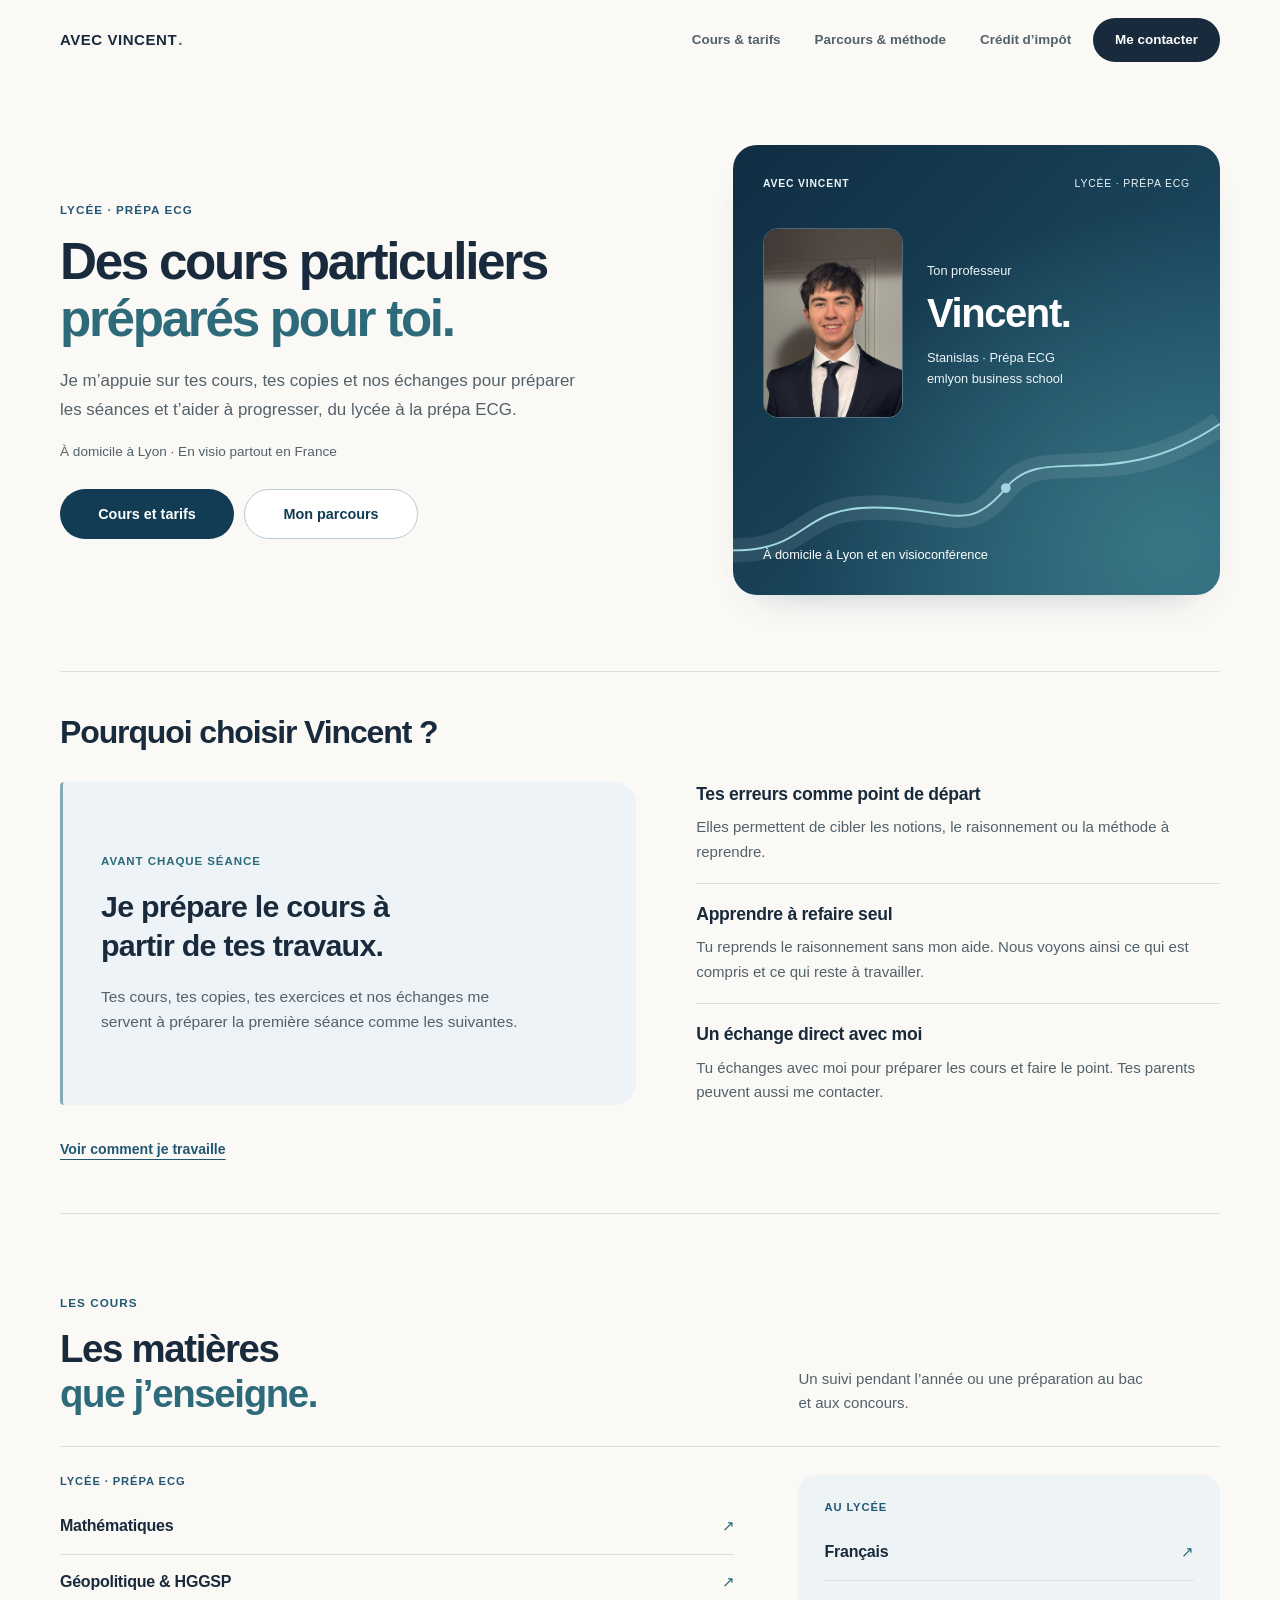
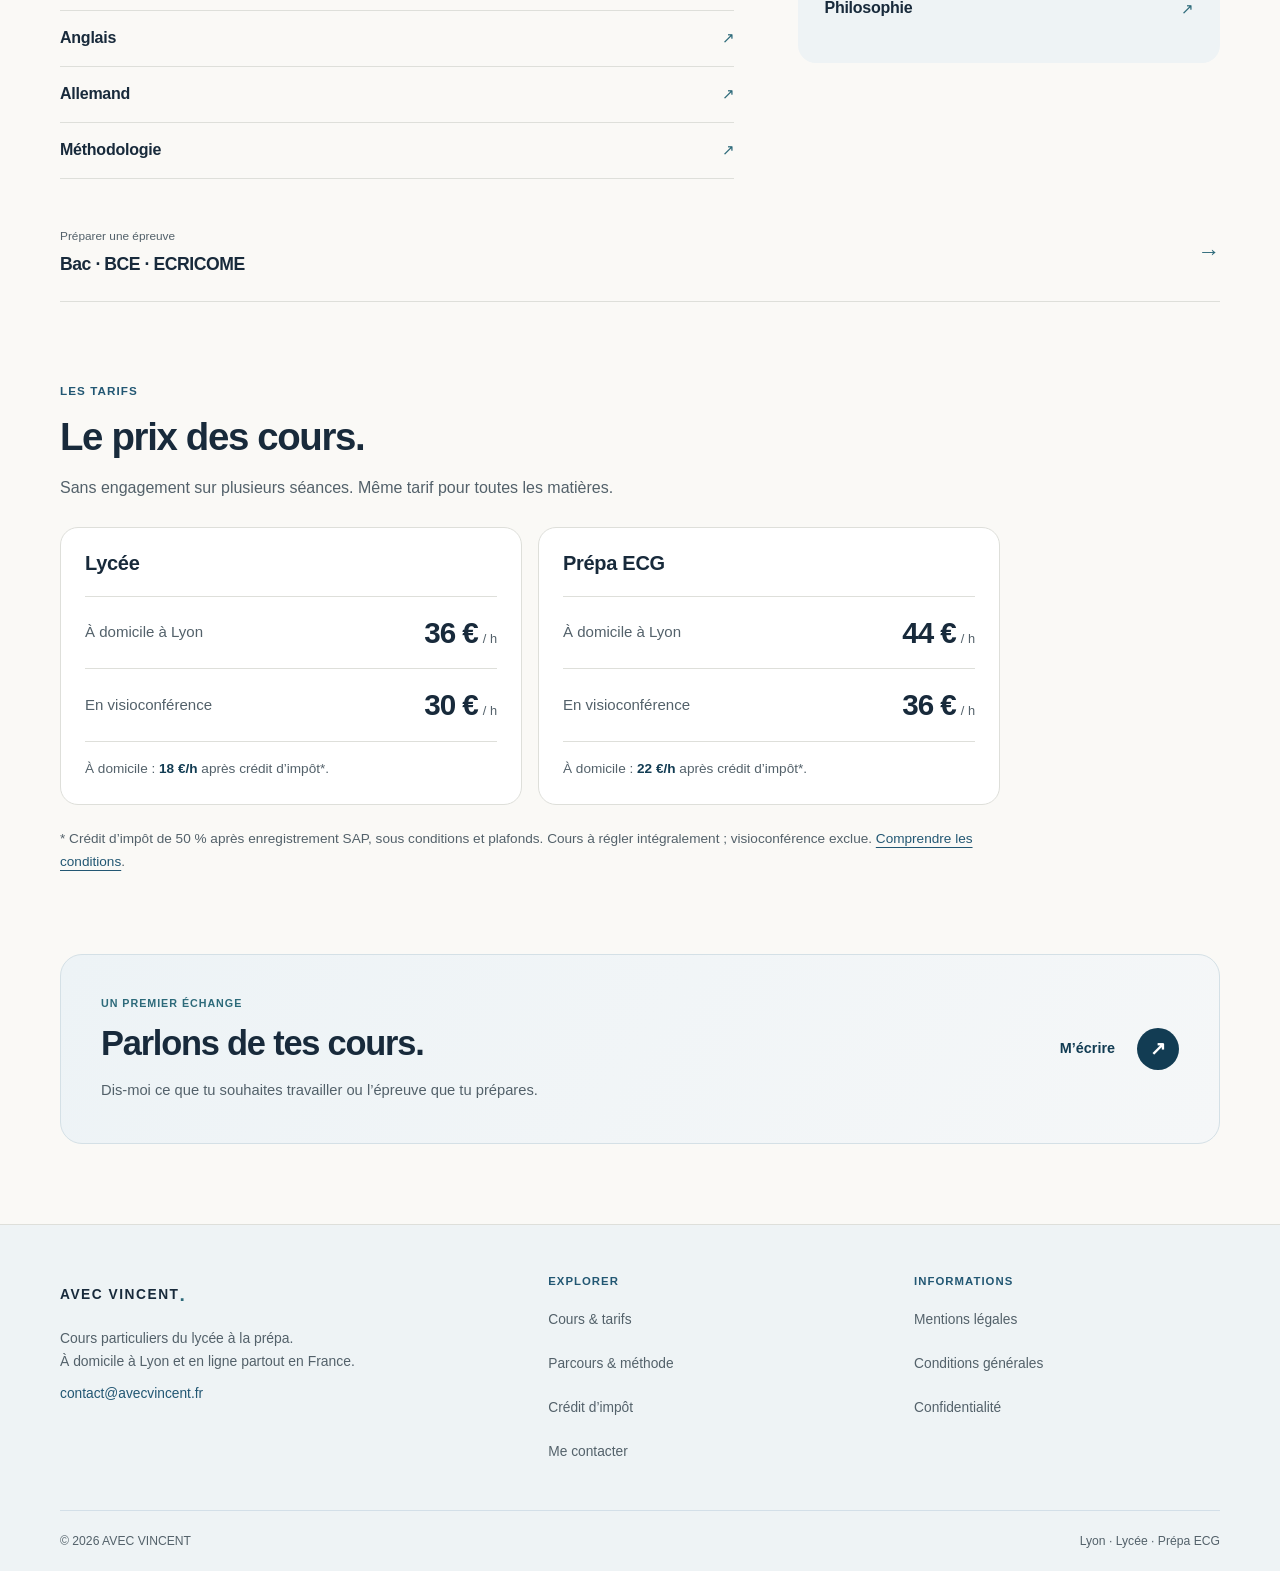
==== commit 9ded4370: "Refine mobile footer, course hierarchy and search title" ====
--- a/index.html
+++ b/index.html
@@ -30,7 +30,7 @@
 <meta name="twitter:image" content="https://avecvincent.fr/images/og-avec-vincent.png?v=20261022-sharing1">
 <meta name="twitter:image:alt" content="AVEC VINCENT — Des cours particuliers préparés pour toi. Lycée · Prépa ECG À domicile à Lyon et en visio.">
 <meta name="theme-color" content="#faf9f6">
-<link rel="stylesheet" href="style.css?v=20261022-checkup1">
+<link rel="stylesheet" href="style.css?v=20261022-public2">
 <script src="script.js?v=20261022-motion1" defer></script>
 <script type="application/ld+json">{"@context":"https://schema.org","@graph":[{"@type":"WebPage","@id":"https://avecvincent.fr/#page","url":"https://avecvincent.fr/","name":"AVEC VINCENT — Cours particuliers à Lyon | Lycée & prépa ECG","inLanguage":"fr-FR","isPartOf":{"@id":"https://avecvincent.fr/#website"},"about":{"@id":"https://avecvincent.fr/#organization"}},{"@type":"WebSite","@id":"https://avecvincent.fr/#website","url":"https://avecvincent.fr/","name":"AVEC VINCENT","alternateName":["Avec Vincent","avecvincent","avecvincent.fr"],"inLanguage":"fr-FR","publisher":{"@id":"https://avecvincent.fr/#organization"}},{"@type":"EducationalOrganization","@id":"https://avecvincent.fr/#organization","name":"AVEC VINCENT","url":"https://avecvincent.fr/","email":"contact@avecvincent.fr","telephone":"+33603872263","description":"Cours particuliers à domicile à Lyon et en visioconférence, du lycée à la prépa ECG. Français et philosophie au lycée uniquement.","areaServed":{"@type":"City","name":"Lyon"},"founder":{"@id":"https://avecvincent.fr/#vincent"},"logo":{"@type":"ImageObject","url":"https://avecvincent.fr/icon-512.png","width":512,"height":512},"alternateName":["Avec Vincent","avecvincent"],"hasOfferCatalog":{"@id":"https://avecvincent.fr/cours.html#offre"}},{"@type":"Person","@id":"https://avecvincent.fr/#vincent","name":"Vincent Marié-Groblewski","givenName":"Vincent","url":"https://avecvincent.fr/a-propos.html","image":"https://avecvincent.fr/images/vincent-portrait.jpg","jobTitle":"Professeur particulier","worksFor":{"@id":"https://avecvincent.fr/#organization"}},{"@type":"Service","@id":"https://avecvincent.fr/cours.html#service","name":"Cours particuliers du lycée à la prépa ECG","url":"https://avecvincent.fr/cours.html","description":"Mathématiques, anglais, allemand et méthodologie du lycée à la prépa ECG ; HGGSP au lycée et géopolitique en prépa ECG ; français et philosophie au lycée uniquement. À domicile à Lyon ou en visioconférence.","serviceType":"Cours particuliers","provider":{"@id":"https://avecvincent.fr/#organization"},"hasOfferCatalog":{"@id":"https://avecvincent.fr/cours.html#offre"}},{"@type":"OfferCatalog","@id":"https://avecvincent.fr/cours.html#offre","name":"Tarifs par heure de cours","itemListElement":[{"@type":"Offer","url":"https://avecvincent.fr/cours.html#tarifs","name":"Lycée — À domicile à Lyon","priceSpecification":{"@type":"UnitPriceSpecification","price":36,"priceCurrency":"EUR","referenceQuantity":{"@type":"QuantitativeValue","value":1,"unitCode":"HUR"}},"itemOffered":{"@type":"Service","name":"Lycée — À domicile à Lyon","provider":{"@id":"https://avecvincent.fr/#organization"},"areaServed":{"@type":"City","name":"Lyon"}}},{"@type":"Offer","url":"https://avecvincent.fr/cours.html#tarifs","name":"Lycée — En visioconférence","priceSpecification":{"@type":"UnitPriceSpecification","price":30,"priceCurrency":"EUR","referenceQuantity":{"@type":"QuantitativeValue","value":1,"unitCode":"HUR"}},"itemOffered":{"@type":"Service","name":"Lycée — En visioconférence","provider":{"@id":"https://avecvincent.fr/#organization"},"areaServed":{"@type":"Country","name":"France"}}},{"@type":"Offer","url":"https://avecvincent.fr/cours.html#tarifs","name":"Prépa ECG — À domicile à Lyon","priceSpecification":{"@type":"UnitPriceSpecification","price":44,"priceCurrency":"EUR","referenceQuantity":{"@type":"QuantitativeValue","value":1,"unitCode":"HUR"}},"itemOffered":{"@type":"Service","name":"Prépa ECG — À domicile à Lyon","provider":{"@id":"https://avecvincent.fr/#organization"},"areaServed":{"@type":"City","name":"Lyon"}}},{"@type":"Offer","url":"https://avecvincent.fr/cours.html#tarifs","name":"Prépa ECG — En visioconférence","priceSpecification":{"@type":"UnitPriceSpecification","price":36,"priceCurrency":"EUR","referenceQuantity":{"@type":"QuantitativeValue","value":1,"unitCode":"HUR"}},"itemOffered":{"@type":"Service","name":"Prépa ECG — En visioconférence","provider":{"@id":"https://avecvincent.fr/#organization"},"areaServed":{"@type":"Country","name":"France"}}}]}]}</script>
 </head>
@@ -39,8 +39,8 @@
 <a class="logo" href="/" aria-label="AVEC VINCENT — accueil">AVEC VINCENT<span class="logo-dot" aria-hidden="true">.</span></a>
 <button class="menu-button" aria-controls="site-menu" aria-expanded="false" aria-label="Ouvrir le menu"><span></span><span></span></button>
 <div class="site-menu" id="site-menu"><a href="cours.html">Cours & tarifs</a>
+<a href="a-propos.html">Parcours & méthode</a>
 <a href="credit-impot.html">Crédit d’impôt</a>
-<a href="a-propos.html">Parcours & méthode</a>
 <a href="reserver.html" class="nav-cta">Me contacter</a></div>
 </nav></header>
 <main id="contenu" tabindex="-1" class="page-home">
@@ -68,6 +68,7 @@
 <section class="hero-actions-section container" aria-labelledby="action-titre"><a class="contact-finish contact-finish-home" href="reserver.html"><div class="contact-finish-copy"><span class="eyebrow">Un premier échange</span><h2 id="action-titre">Parlons de tes cours.</h2><p>Dis-moi ce que tu souhaites travailler ou l’épreuve que tu prépares.</p></div><span class="contact-finish-action"><span>M’écrire</span><span class="contact-finish-arrow" aria-hidden="true">↗</span></span></a></section>
 </main>
 <footer class="site-footer"><div class="container footer-grid"><div><a class="logo" href="/">AVEC VINCENT<span class="logo-dot">.</span></a><p>Cours particuliers du lycée à la prépa.<br>
-À domicile à Lyon et en ligne partout en France.</p></div><nav aria-label="Navigation de pied de page"><span class="footer-label">Explorer</span><a href="cours.html">Cours & tarifs</a><a href="credit-impot.html">Crédit d’impôt</a><a href="a-propos.html">Parcours & méthode</a><a href="reserver.html">Me contacter</a></nav><nav aria-label="Informations légales"><span class="footer-label">Informations</span><a href="legal.html#mentions">Mentions légales</a><a href="legal.html#cgv">Conditions générales</a><a href="legal.html#confidentialite">Confidentialité</a><a href="mailto:contact@avecvincent.fr" data-contact="email">contact@avecvincent.fr</a></nav></div><div class="container footer-bottom"><span>© <span data-year>2026</span> AVEC VINCENT</span><span>Lyon · Lycée · Prépa ECG</span></div></footer>
+À domicile à Lyon et en ligne partout en France.</p><a class="footer-contact" href="mailto:contact@avecvincent.fr" data-contact="email">contact@avecvincent.fr</a></div><nav aria-label="Navigation de pied de page"><span class="footer-label">Explorer</span><a href="cours.html">Cours & tarifs</a><a href="a-propos.html">Parcours & méthode</a>
+<a href="credit-impot.html">Crédit d’impôt</a><a href="reserver.html">Me contacter</a></nav><nav aria-label="Informations légales"><span class="footer-label">Informations</span><a href="legal.html#mentions">Mentions légales</a><a href="legal.html#cgv">Conditions générales</a><a href="legal.html#confidentialite">Confidentialité</a></nav></div><div class="container footer-bottom"><span>© <span data-year>2026</span> AVEC VINCENT</span><span>Lyon · Lycée · Prépa ECG</span></div></footer>
 </body>
 </html>
--- a/style.css
+++ b/style.css
@@ -138,12 +138,12 @@
 .action-bubble,.closing{display:flex;flex-direction:column;align-items:flex-start;gap:22px;padding-top:30px;border-top:1px solid var(--line)}
 .action-bubble p,.closing p{margin-top:16px;max-width:600px}
 /* Secondary pages use the same spacing, type and content hierarchy. */
-.section-tabs{display:flex;gap:20px;margin-bottom:24px;border-bottom:1px solid var(--line)}
+.section-tabs{display:flex;gap:20px;margin-bottom:12px;border-bottom:1px solid var(--line)}
 .section-tabs a{display:flex;align-items:center;justify-content:center;min-height:48px;padding:8px 0;font-size:.88rem;font-weight:600;border-bottom:2px solid transparent;line-height:1.4}
 .section-tabs a:hover{border-bottom-color:var(--blue)}
 .legal-nav a{display:flex;align-items:center;justify-content:center;text-align:center;min-height:48px;padding:8px;font-size:.86rem;font-weight:600;border-bottom:1px solid var(--line);line-height:1.4}
 .legal-nav a:hover{color:var(--blue)}
-.course-list{border-top:1px solid var(--line)}
+.course-list{border-top:0}
 .course-item{border-bottom:1px solid var(--line)}
 summary{position:relative;cursor:pointer;list-style:none;min-height:48px;padding:18px 35px 18px 0;font-size:1rem;font-weight:600;line-height:1.5}
 summary::-webkit-details-marker{display:none}
@@ -224,6 +224,7 @@
 .footer-grid{display:grid;grid-template-columns:1fr 1fr;gap:24px 20px}
 .footer-grid>div{grid-column:1/-1}
 .footer-grid p{font-size:.87rem;margin-top:10px}
+.footer-contact{display:inline-flex;align-items:center;min-height:44px;font-size:.86rem;color:var(--blue);overflow-wrap:anywhere}
 .footer-grid nav{display:flex;flex-direction:column;align-items:flex-start;min-width:0}
 .footer-label{margin-bottom:8px;font-size:.71rem}
 .footer-grid nav a{display:inline-flex;align-items:center;min-height:44px;font-size:.86rem;line-height:1.5;overflow-wrap:anywhere;color:var(--muted)}
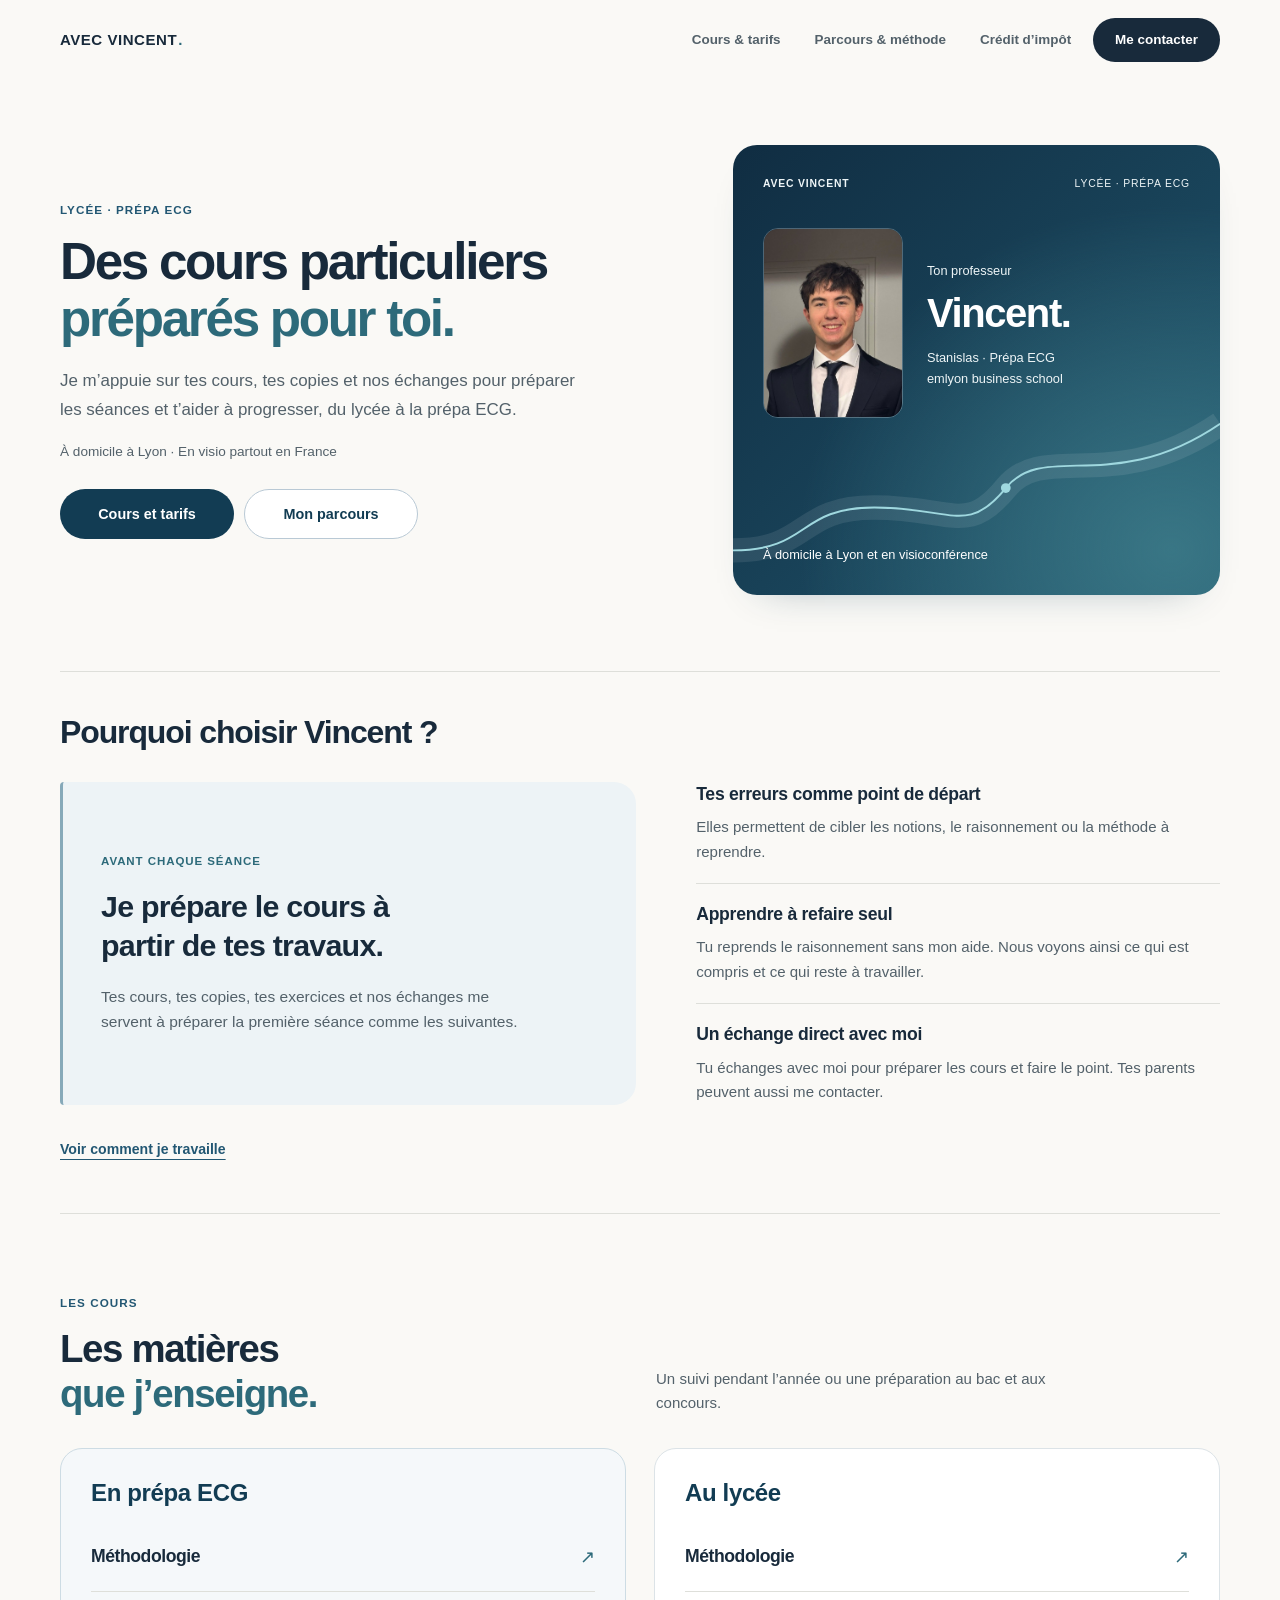
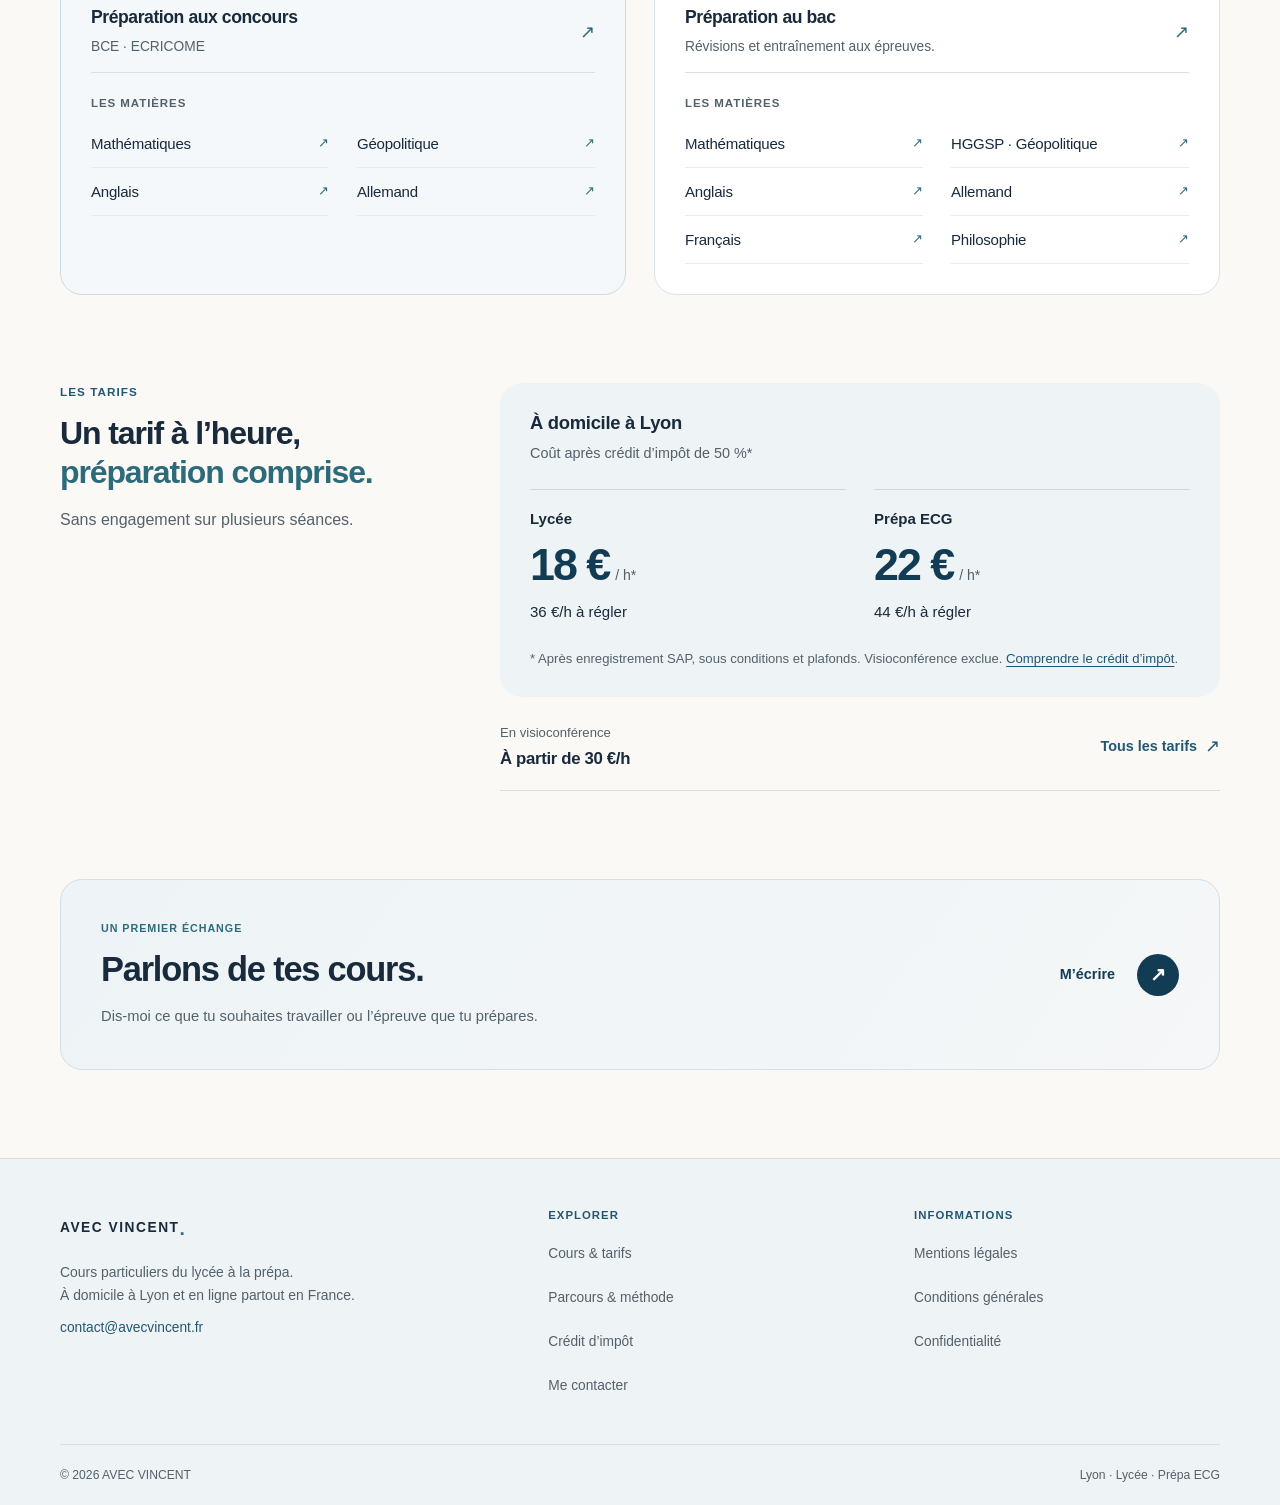
==== commit 892fafad: "Refine tutoring offer, pricing and responsive presentation" ====
--- a/index.html
+++ b/index.html
@@ -4,7 +4,7 @@
 <meta charset="utf-8">
 <meta name="viewport" content="width=device-width, initial-scale=1, viewport-fit=cover">
 <title>AVEC VINCENT — Cours particuliers à Lyon | Lycée & prépa ECG</title>
-<meta name="description" content="Cours particuliers au lycée et en prépa ECG. Séances préparées à partir de tes cours, copies et échanges. À domicile à Lyon et en visio.">
+<meta name="description" content="Vincent : cours particuliers et méthodologie au lycée et en prépa ECG. Préparation au bac et aux concours BCE/ECRICOME, à Lyon et en visio.">
 <link rel="icon" href="/favicon-96x96.png" type="image/png" sizes="96x96">
 <link rel="icon" href="/favicon.svg" type="image/svg+xml" sizes="any">
 <link rel="apple-touch-icon" href="/apple-touch-icon.png" sizes="180x180">
@@ -16,23 +16,23 @@
 <meta property="og:type" content="website">
 <meta property="og:site_name" content="AVEC VINCENT">
 <meta property="og:title" content="Des cours particuliers préparés pour toi — AVEC VINCENT">
-<meta property="og:description" content="Cours particuliers au lycée et en prépa ECG. Séances préparées à partir de tes cours, copies et échanges. À domicile à Lyon et en visio.">
+<meta property="og:description" content="Vincent : cours particuliers et méthodologie au lycée et en prépa ECG. Préparation au bac et aux concours BCE/ECRICOME, à Lyon et en visio.">
 <meta property="og:url" content="https://avecvincent.fr/">
-<meta property="og:image" content="https://avecvincent.fr/images/og-avec-vincent.png?v=20261022-sharing1">
-<meta property="og:image:secure_url" content="https://avecvincent.fr/images/og-avec-vincent.png?v=20261022-sharing1">
+<meta property="og:image" content="https://avecvincent.fr/images/og-avec-vincent.png?v=20261023-sharing2">
+<meta property="og:image:secure_url" content="https://avecvincent.fr/images/og-avec-vincent.png?v=20261023-sharing2">
 <meta property="og:image:type" content="image/png">
 <meta property="og:image:width" content="1200">
 <meta property="og:image:height" content="630">
-<meta property="og:image:alt" content="AVEC VINCENT — Des cours particuliers préparés pour toi. Lycée · Prépa ECG À domicile à Lyon et en visio.">
+<meta property="og:image:alt" content="AVEC VINCENT — Des cours particuliers préparés pour toi. Méthodologie · Prépa ECG · Lycée. À domicile à Lyon et en visio.">
 <meta name="twitter:card" content="summary_large_image">
 <meta name="twitter:title" content="Des cours particuliers préparés pour toi — AVEC VINCENT">
-<meta name="twitter:description" content="Cours particuliers au lycée et en prépa ECG. Séances préparées à partir de tes cours, copies et échanges. À domicile à Lyon et en visio.">
-<meta name="twitter:image" content="https://avecvincent.fr/images/og-avec-vincent.png?v=20261022-sharing1">
-<meta name="twitter:image:alt" content="AVEC VINCENT — Des cours particuliers préparés pour toi. Lycée · Prépa ECG À domicile à Lyon et en visio.">
+<meta name="twitter:description" content="Vincent : cours particuliers et méthodologie au lycée et en prépa ECG. Préparation au bac et aux concours BCE/ECRICOME, à Lyon et en visio.">
+<meta name="twitter:image" content="https://avecvincent.fr/images/og-avec-vincent.png?v=20261023-sharing2">
+<meta name="twitter:image:alt" content="AVEC VINCENT — Des cours particuliers préparés pour toi. Méthodologie · Prépa ECG · Lycée. À domicile à Lyon et en visio.">
 <meta name="theme-color" content="#faf9f6">
-<link rel="stylesheet" href="style.css?v=20261022-public2">
-<script src="script.js?v=20261022-motion1" defer></script>
-<script type="application/ld+json">{"@context":"https://schema.org","@graph":[{"@type":"WebPage","@id":"https://avecvincent.fr/#page","url":"https://avecvincent.fr/","name":"AVEC VINCENT — Cours particuliers à Lyon | Lycée & prépa ECG","inLanguage":"fr-FR","isPartOf":{"@id":"https://avecvincent.fr/#website"},"about":{"@id":"https://avecvincent.fr/#organization"}},{"@type":"WebSite","@id":"https://avecvincent.fr/#website","url":"https://avecvincent.fr/","name":"AVEC VINCENT","alternateName":["Avec Vincent","avecvincent","avecvincent.fr"],"inLanguage":"fr-FR","publisher":{"@id":"https://avecvincent.fr/#organization"}},{"@type":"EducationalOrganization","@id":"https://avecvincent.fr/#organization","name":"AVEC VINCENT","url":"https://avecvincent.fr/","email":"contact@avecvincent.fr","telephone":"+33603872263","description":"Cours particuliers à domicile à Lyon et en visioconférence, du lycée à la prépa ECG. Français et philosophie au lycée uniquement.","areaServed":{"@type":"City","name":"Lyon"},"founder":{"@id":"https://avecvincent.fr/#vincent"},"logo":{"@type":"ImageObject","url":"https://avecvincent.fr/icon-512.png","width":512,"height":512},"alternateName":["Avec Vincent","avecvincent"],"hasOfferCatalog":{"@id":"https://avecvincent.fr/cours.html#offre"}},{"@type":"Person","@id":"https://avecvincent.fr/#vincent","name":"Vincent Marié-Groblewski","givenName":"Vincent","url":"https://avecvincent.fr/a-propos.html","image":"https://avecvincent.fr/images/vincent-portrait.jpg","jobTitle":"Professeur particulier","worksFor":{"@id":"https://avecvincent.fr/#organization"}},{"@type":"Service","@id":"https://avecvincent.fr/cours.html#service","name":"Cours particuliers du lycée à la prépa ECG","url":"https://avecvincent.fr/cours.html","description":"Mathématiques, anglais, allemand et méthodologie du lycée à la prépa ECG ; HGGSP au lycée et géopolitique en prépa ECG ; français et philosophie au lycée uniquement. À domicile à Lyon ou en visioconférence.","serviceType":"Cours particuliers","provider":{"@id":"https://avecvincent.fr/#organization"},"hasOfferCatalog":{"@id":"https://avecvincent.fr/cours.html#offre"}},{"@type":"OfferCatalog","@id":"https://avecvincent.fr/cours.html#offre","name":"Tarifs par heure de cours","itemListElement":[{"@type":"Offer","url":"https://avecvincent.fr/cours.html#tarifs","name":"Lycée — À domicile à Lyon","priceSpecification":{"@type":"UnitPriceSpecification","price":36,"priceCurrency":"EUR","referenceQuantity":{"@type":"QuantitativeValue","value":1,"unitCode":"HUR"}},"itemOffered":{"@type":"Service","name":"Lycée — À domicile à Lyon","provider":{"@id":"https://avecvincent.fr/#organization"},"areaServed":{"@type":"City","name":"Lyon"}}},{"@type":"Offer","url":"https://avecvincent.fr/cours.html#tarifs","name":"Lycée — En visioconférence","priceSpecification":{"@type":"UnitPriceSpecification","price":30,"priceCurrency":"EUR","referenceQuantity":{"@type":"QuantitativeValue","value":1,"unitCode":"HUR"}},"itemOffered":{"@type":"Service","name":"Lycée — En visioconférence","provider":{"@id":"https://avecvincent.fr/#organization"},"areaServed":{"@type":"Country","name":"France"}}},{"@type":"Offer","url":"https://avecvincent.fr/cours.html#tarifs","name":"Prépa ECG — À domicile à Lyon","priceSpecification":{"@type":"UnitPriceSpecification","price":44,"priceCurrency":"EUR","referenceQuantity":{"@type":"QuantitativeValue","value":1,"unitCode":"HUR"}},"itemOffered":{"@type":"Service","name":"Prépa ECG — À domicile à Lyon","provider":{"@id":"https://avecvincent.fr/#organization"},"areaServed":{"@type":"City","name":"Lyon"}}},{"@type":"Offer","url":"https://avecvincent.fr/cours.html#tarifs","name":"Prépa ECG — En visioconférence","priceSpecification":{"@type":"UnitPriceSpecification","price":36,"priceCurrency":"EUR","referenceQuantity":{"@type":"QuantitativeValue","value":1,"unitCode":"HUR"}},"itemOffered":{"@type":"Service","name":"Prépa ECG — En visioconférence","provider":{"@id":"https://avecvincent.fr/#organization"},"areaServed":{"@type":"Country","name":"France"}}}]}]}</script>
+<link rel="stylesheet" href="style.css?v=20261023-desktop2">
+<script src="script.js?v=20261023-desktop2" defer></script>
+<script type="application/ld+json">{"@context":"https://schema.org","@graph":[{"@type":"WebPage","@id":"https://avecvincent.fr/#page","url":"https://avecvincent.fr/","name":"AVEC VINCENT — Cours particuliers à Lyon | Lycée & prépa ECG","inLanguage":"fr-FR","isPartOf":{"@id":"https://avecvincent.fr/#website"},"about":{"@id":"https://avecvincent.fr/#organization"}},{"@type":"WebSite","@id":"https://avecvincent.fr/#website","url":"https://avecvincent.fr/","name":"AVEC VINCENT","alternateName":["Avec Vincent","avecvincent","avecvincent.fr"],"inLanguage":"fr-FR","publisher":{"@id":"https://avecvincent.fr/#organization"}},{"@type":"EducationalOrganization","@id":"https://avecvincent.fr/#organization","name":"AVEC VINCENT","url":"https://avecvincent.fr/","email":"contact@avecvincent.fr","telephone":"+33603872263","description":"Cours particuliers à domicile à Lyon et en visioconférence, du lycée à la prépa ECG. Français et philosophie au lycée uniquement.","areaServed":{"@type":"City","name":"Lyon"},"founder":{"@id":"https://avecvincent.fr/#vincent"},"logo":{"@type":"ImageObject","url":"https://avecvincent.fr/icon-512.png","width":512,"height":512},"alternateName":["Avec Vincent","avecvincent"],"hasOfferCatalog":{"@id":"https://avecvincent.fr/cours.html#offre"}},{"@type":"Person","@id":"https://avecvincent.fr/#vincent","name":"Vincent Marié-Groblewski","givenName":"Vincent","url":"https://avecvincent.fr/a-propos.html","image":"https://avecvincent.fr/images/vincent-portrait.jpg","jobTitle":"Professeur particulier","worksFor":{"@id":"https://avecvincent.fr/#organization"}},{"@type":"Service","@id":"https://avecvincent.fr/cours.html#service","name":"Cours particuliers du lycée à la prépa ECG","url":"https://avecvincent.fr/cours.html","description":"Mathématiques, anglais, allemand et méthodologie du lycée à la prépa ECG ; HGGSP au lycée et géopolitique en prépa ECG ; français et philosophie au lycée uniquement. À domicile à Lyon ou en visioconférence.","serviceType":"Cours particuliers","provider":{"@id":"https://avecvincent.fr/#organization"},"hasOfferCatalog":{"@id":"https://avecvincent.fr/cours.html#offre"}}]}</script>
 </head>
 <body><a class="skip-link" href="#contenu">Aller au contenu</a>
 <header class="site-header"><nav class="navbar container" aria-label="Navigation principale">
@@ -59,12 +59,15 @@
 </section>
 <section class="section section-first container" aria-labelledby="pourquoi-vincent"><div class="why-panel"><div class="section-heading"><h2 id="pourquoi-vincent">Pourquoi choisir Vincent ?</h2></div><ol class="why-list"><li class="why-feature"><span class="why-label">Avant chaque séance</span><h3>Je prépare le cours à partir de tes travaux.</h3><p>Tes cours, tes copies, tes exercices et nos échanges me servent à préparer la première séance comme les suivantes.</p></li><li><h3>Tes erreurs comme point de départ</h3><p>Elles permettent de cibler les notions, le raisonnement ou la méthode à reprendre.</p></li><li><h3>Apprendre à refaire seul</h3><p>Tu reprends le raisonnement sans mon aide. Nous voyons ainsi ce qui est compris et ce qui reste à travailler.</p></li><li><h3>Un échange direct avec moi</h3><p>Tu échanges avec moi pour préparer les cours et faire le point. Tes parents peuvent aussi me contacter.</p></li></ol><a class="text-link" href="a-propos.html#preparation">Voir comment je travaille</a></div></section>
 <section class="section container home-subjects" aria-labelledby="matieres-titre"><div class="subjects-heading"><div><span class="eyebrow">Les cours</span><h2 id="matieres-titre">Les matières<br><em>que j’enseigne.</em></h2></div><p>Un suivi pendant l’année ou une préparation au bac et aux concours.</p></div>
-<div class="subject-overview"><div class="subject-group"><h3>Lycée · Prépa ECG</h3><ul><li><a href="cours.html#maths">Mathématiques <span aria-hidden="true">↗</span></a></li><li><a href="cours.html#geopolitique">Géopolitique & HGGSP <span aria-hidden="true">↗</span></a></li><li><a href="cours.html#langues">Anglais <span aria-hidden="true">↗</span></a></li><li><a href="cours.html#allemand">Allemand <span aria-hidden="true">↗</span></a></li><li><a href="cours.html#methode">Méthodologie <span aria-hidden="true">↗</span></a></li></ul></div><div class="subject-group subject-group-lycee"><h3>Au lycée</h3><ul><li><a href="cours.html#francais">Français <span aria-hidden="true">↗</span></a></li><li><a href="cours.html#philosophie">Philosophie <span aria-hidden="true">↗</span></a></li></ul></div></div>
-<a class="exam-route" href="cours.html#concours"><span><span class="exam-route-label">Préparer une épreuve</span><strong>Bac · BCE · ECRICOME</strong></span><span class="exam-route-arrow" aria-hidden="true">→</span></a></section>
+<div class="offer-browser" data-offer-browser>
+<div class="offer-picker" role="tablist" aria-label="Niveau d’études" hidden><button type="button" role="tab" id="offre-tab-prepa" aria-controls="offre-prepa" aria-selected="true" data-offer-tab="prepa">Prépa ECG</button><button type="button" role="tab" id="offre-tab-lycee" aria-controls="offre-lycee" aria-selected="false" tabindex="-1" data-offer-tab="lycee">Lycée</button></div>
+<section class="offer-panel" id="offre-prepa" data-offer-panel="prepa" aria-labelledby="offre-prepa-titre"><h3 class="offer-level-title" id="offre-prepa-titre">En prépa ECG</h3><div class="offer-content"><div class="offer-focus"><a class="offer-feature" href="cours.html#methode"><span><strong>Méthodologie</strong></span><span class="offer-chevron" aria-hidden="true">↗</span></a><a class="offer-feature" href="cours.html#concours"><span><strong>Préparation aux concours</strong><small>BCE · ECRICOME</small></span><span class="offer-chevron" aria-hidden="true">↗</span></a></div><div class="offer-subjects"><h4>Les matières</h4><ul><li><a href="cours.html#maths">Mathématiques <span aria-hidden="true">↗</span></a></li><li><a href="cours.html#geopolitique">Géopolitique <span aria-hidden="true">↗</span></a></li><li><a href="cours.html#langues">Anglais <span aria-hidden="true">↗</span></a></li><li><a href="cours.html#allemand">Allemand <span aria-hidden="true">↗</span></a></li></ul></div></div></section>
+<section class="offer-panel" id="offre-lycee" data-offer-panel="lycee" aria-labelledby="offre-lycee-titre"><h3 class="offer-level-title" id="offre-lycee-titre">Au lycée</h3><div class="offer-content"><div class="offer-focus"><a class="offer-feature" href="cours.html#methode"><span><strong>Méthodologie</strong></span><span class="offer-chevron" aria-hidden="true">↗</span></a><a class="offer-feature" href="cours.html#concours"><span><strong>Préparation au bac</strong><small>Révisions et entraînement aux épreuves.</small></span><span class="offer-chevron" aria-hidden="true">↗</span></a></div><div class="offer-subjects"><h4>Les matières</h4><ul><li><a href="cours.html#maths">Mathématiques <span aria-hidden="true">↗</span></a></li><li><a href="cours.html#geopolitique">HGGSP · Géopolitique <span aria-hidden="true">↗</span></a></li><li><a href="cours.html#langues">Anglais <span aria-hidden="true">↗</span></a></li><li><a href="cours.html#allemand">Allemand <span aria-hidden="true">↗</span></a></li><li><a href="cours.html#francais">Français <span aria-hidden="true">↗</span></a></li><li><a href="cours.html#philosophie">Philosophie <span aria-hidden="true">↗</span></a></li></ul></div></div></section>
+</div></section>
 
-<section class="section container" id="tarifs"><div class="section-heading"><span class="eyebrow">Les tarifs</span><h2>Le prix des cours.</h2><p>Sans engagement sur plusieurs séances. Même tarif pour toutes les matières.</p></div><div class="pricing-grid">
-<article class="price-card"><h3>Lycée</h3><dl class="rates"><div><dt>À domicile à Lyon</dt><dd>36 €<small>/ h</small></dd></div><div><dt>En visioconférence</dt><dd>30 €<small>/ h</small></dd></div></dl><p class="price-tax">À domicile : <strong>18 €/h</strong> après crédit d’impôt*.</p></article>
-<article class="price-card"><h3>Prépa ECG</h3><dl class="rates"><div><dt>À domicile à Lyon</dt><dd>44 €<small>/ h</small></dd></div><div><dt>En visioconférence</dt><dd>36 €<small>/ h</small></dd></div></dl><p class="price-tax">À domicile : <strong>22 €/h</strong> après crédit d’impôt*.</p></article></div><p class="fine-print">* Crédit d’impôt de 50 % après enregistrement SAP, sous conditions et plafonds. Cours à régler intégralement ; visioconférence exclue. <a href="credit-impot.html">Comprendre les conditions</a>.</p></section>
+<section class="section container home-pricing" id="tarifs" aria-labelledby="budget-titre"><div class="section-heading"><span class="eyebrow">Les tarifs</span><h2 id="budget-titre">Un tarif à l’heure,<br><em>préparation comprise.</em></h2><p>Sans engagement sur plusieurs séances.</p></div>
+<div class="home-budget"><div class="budget-heading"><h3>À domicile à Lyon</h3><p>Coût après crédit d’impôt de 50 %*</p></div><div class="budget-pairs"><div class="budget-option"><h4>Lycée</h4><p class="budget-net">18 €<span>/ h*</span></p><p class="budget-paid">36 €/h à régler</p></div><div class="budget-option"><h4>Prépa ECG</h4><p class="budget-net">22 €<span>/ h*</span></p><p class="budget-paid">44 €/h à régler</p></div></div><p class="budget-conditions">* Après enregistrement SAP, sous conditions et plafonds. Visioconférence exclue. <a href="credit-impot.html">Comprendre le crédit d’impôt</a>.</p></div>
+<a class="budget-more" href="cours.html#tarifs"><span class="budget-visio"><span>En visioconférence</span><strong>À partir de 30 €/h</strong></span><span class="budget-all">Tous les tarifs <span aria-hidden="true">↗</span></span></a></section>
 <section class="hero-actions-section container" aria-labelledby="action-titre"><a class="contact-finish contact-finish-home" href="reserver.html"><div class="contact-finish-copy"><span class="eyebrow">Un premier échange</span><h2 id="action-titre">Parlons de tes cours.</h2><p>Dis-moi ce que tu souhaites travailler ou l’épreuve que tu prépares.</p></div><span class="contact-finish-action"><span>M’écrire</span><span class="contact-finish-arrow" aria-hidden="true">↗</span></span></a></section>
 </main>
 <footer class="site-footer"><div class="container footer-grid"><div><a class="logo" href="/">AVEC VINCENT<span class="logo-dot">.</span></a><p>Cours particuliers du lycée à la prépa.<br>
--- a/style.css
+++ b/style.css
@@ -94,20 +94,29 @@
 /* A concise overview on home; detailed teaching descriptions belong to Courses. */
 .subjects-heading{display:grid;gap:16px;margin-bottom:24px}
 .subjects-heading p{font-size:.94rem;max-width:350px}
-.subject-overview{display:grid;gap:28px;padding-top:22px;border-top:1px solid var(--line)}
-.subject-group h3{font-size:.7rem;letter-spacing:.08em;text-transform:uppercase;color:var(--blue);margin-bottom:10px}
-.subject-group ul{list-style:none;padding:0}
-.subject-group a{display:flex;align-items:center;justify-content:space-between;gap:16px;min-height:52px;border-bottom:1px solid var(--line);font-size:1rem;font-weight:550;letter-spacing:-.015em;line-height:1.4;padding-block:12px}
-.subject-group a>span{font-size:.95rem;color:var(--accent);flex-shrink:0}
-.subject-group a:hover{color:var(--blue);border-color:#91acbd}
-.subject-group-lycee{padding:22px;background:var(--soft);border-radius:18px;align-self:start}
-.subject-group-lycee li:last-child a{border-bottom:0}
-.exam-route{display:flex;align-items:center;justify-content:space-between;gap:22px;padding:22px 0;margin-top:20px;border-bottom:1px solid var(--line)}
-.exam-route-label{display:block;font-size:.74rem;color:var(--muted);margin-bottom:4px}
-.exam-route strong{font-size:1.1rem;font-weight:600;letter-spacing:-.025em}
-.exam-route-arrow{font-size:1.4rem;color:var(--accent)}
-@media(min-width:700px){.subjects-heading{grid-template-columns:1fr 1fr;align-items:end;gap:48px;margin-bottom:30px}.subject-overview{grid-template-columns:1.4fr 1fr;gap:48px;padding-top:28px}.subject-group-lycee{padding:26px}.subject-group a{min-height:56px}.exam-route{margin-top:26px}}
-@media(min-width:900px){.subject-overview{grid-template-columns:1.6fr 1fr;gap:64px}.subjects-heading{grid-template-columns:1.6fr 1fr;gap:64px}}
+.offer-picker{display:flex;width:min(100%,360px);padding:4px;background:#e9edef;border-radius:13px;margin-bottom:18px;gap:4px}
+.offer-picker[hidden]{display:none}
+.offer-picker button{flex:1;min-width:0;min-height:44px;border:0;border-radius:10px;background:transparent;color:var(--muted);font:inherit;font-size:.94rem;font-weight:550;cursor:pointer;padding:8px 14px}
+.offer-picker button[aria-selected="true"]{background:#fff;color:var(--deep);box-shadow:0 1px 4px #182a3b14}
+.offer-picker button:hover{color:var(--deep)}
+.offer-panel{background:#fff;border:1px solid #dce3e7;border-radius:20px;padding:0 22px 22px;margin-top:18px}
+.offer-panel[hidden]{display:none}
+.offer-panel:focus-visible{outline:2px solid var(--accent);outline-offset:4px}
+.offer-level-title{padding-top:24px;font-size:1.25rem}
+.has-offer-picker .offer-level-title{position:absolute;width:1px;height:1px;padding:0;margin:-1px;overflow:hidden;clip-path:inset(50%);white-space:nowrap}
+.offer-feature{display:flex;align-items:center;justify-content:space-between;gap:16px;min-height:98px;padding-block:22px;border-bottom:1px solid var(--line)}
+.offer-feature>span:first-child{min-width:0}
+.offer-feature strong{display:block;font-size:1.12rem;font-weight:650;letter-spacing:-.025em;line-height:1.35}
+.offer-feature small{display:block;font-size:.88rem;color:var(--muted);line-height:1.55;max-width:32ch;margin-top:6px}
+.offer-chevron{color:var(--accent);font-size:1.15rem;flex-shrink:0}
+.offer-feature:hover{color:var(--blue)}
+.offer-subjects{padding-top:24px}
+.offer-subjects h4{font-size:.72rem;line-height:1.5;text-transform:uppercase;letter-spacing:.08em;color:var(--muted);font-weight:550;margin:0 0 8px}
+.offer-subjects ul{display:grid;grid-template-columns:1fr 1fr;gap:0 20px;padding:0;list-style:none}
+.offer-subjects a{display:flex;align-items:center;justify-content:space-between;gap:8px;min-height:48px;padding-block:8px;font-size:.94rem;line-height:1.4;letter-spacing:-.015em;border-bottom:1px solid #e8ecee}
+.offer-subjects a>span{color:var(--accent);font-size:.82rem;flex-shrink:0}
+@media(min-width:700px){.subjects-heading{grid-template-columns:1fr 1fr;align-items:end;gap:48px;margin-bottom:30px}.offer-content{display:grid;grid-template-columns:1.15fr 1fr;gap:48px;align-items:start}.offer-panel{padding:6px 30px 26px}.offer-subjects{padding-top:24px}.offer-feature{min-height:108px}.offer-focus .offer-feature:last-child{border-bottom:0}.offer-subjects a{min-height:54px}}
+@media(min-width:900px){.subjects-heading{grid-template-columns:1.6fr 1fr;gap:64px}.offer-content{gap:64px}.offer-panel{padding-inline:34px}.offer-feature strong{font-size:1.24rem}}
 /* The lesson is a continuous conversation, rather than three identical cards. */
 .lesson-layout{display:grid;gap:10px}
 .lesson-layout h2{font-size:2rem;line-height:1.25}
@@ -123,6 +132,27 @@
 .tax-process li:last-child{margin-bottom:0;border-bottom:0;padding-bottom:0}
 .tax-process h3{line-height:1.4}
 .tax-process p{margin-top:8px;font-size:.94rem}
+/* Home explains the budget; the full hourly rate grid lives on Courses. */
+.home-pricing .section-heading{max-width:640px}
+.home-budget{max-width:940px;background:var(--soft);border-radius:22px;padding:24px}
+.budget-heading h3{font-size:1.15rem;line-height:1.35}
+.budget-heading>p{margin-top:6px;font-size:.9rem;color:var(--muted)}
+.budget-pairs{display:grid;grid-template-columns:1fr 1fr;gap:20px;margin-top:24px}
+.budget-option{border-top:1px solid #cfdae0;padding-top:18px;min-width:0}
+.budget-option h4{font-size:.94rem;font-weight:550;line-height:1.4;margin:0 0 10px;color:var(--ink)}
+.budget-net{font-size:2.35rem;line-height:1.15;letter-spacing:-.045em;font-weight:650;color:var(--deep);white-space:nowrap}
+.budget-net>span{font-size:.88rem;letter-spacing:0;font-weight:400;margin-left:6px;color:var(--muted)}
+.budget-paid{margin-top:10px;font-size:.94rem;color:var(--ink);line-height:1.5}
+.budget-conditions{font-size:.82rem;line-height:1.65;color:var(--muted);margin-top:24px}
+.budget-conditions a{text-decoration:underline;text-underline-offset:3px}
+.budget-more{display:flex;align-items:center;justify-content:space-between;gap:16px;padding:20px 0;margin-top:8px;max-width:940px;min-height:88px;border-bottom:1px solid var(--line)}
+.budget-visio{display:grid;gap:4px;min-width:0}
+.budget-visio>span{font-size:.82rem;color:var(--muted);line-height:1.5}
+.budget-visio strong{font-size:1.05rem;font-weight:600;letter-spacing:-.02em;line-height:1.4;color:var(--ink)}
+.budget-all{display:flex;align-items:center;gap:8px;flex-shrink:0;font-size:.82rem;font-weight:550;color:var(--blue)}
+.budget-all>span{font-size:1.1rem}
+.budget-more:hover .budget-all{text-decoration:underline;text-underline-offset:4px}
+@media(min-width:700px){.home-budget{padding:30px 34px}.budget-heading{display:flex;align-items:baseline;justify-content:space-between;gap:24px}.budget-heading>p{margin:0}.budget-pairs{gap:40px;margin-top:28px}.budget-net{font-size:2.8rem}.budget-conditions{max-width:750px}.budget-more{gap:24px}.budget-all{font-size:.9rem}}
 /* Transparent rates: paid prices first, conditional tax estimate second. */
 .pricing-grid{display:grid;gap:16px;max-width:940px}
 .price-card{min-width:0;padding:24px;background:white;border:1px solid var(--line);border-radius:18px}
@@ -328,3 +358,33 @@
 @media(min-width:700px){.education-layout{grid-template-columns:.9fr 1.1fr;gap:50px}.education-layout h2{font-size:2.25rem}.education-path h3{font-size:1.35rem}.next-page{min-height:100px}.next-page strong{font-size:1.4rem}}
 @media(min-width:900px){.education-layout{gap:80px}.education-layout h2{font-size:2.5rem}}
 @media(prefers-reduced-motion:reduce){.course-item,.course-item summary:before,.course-item summary:after,.contact-finish-arrow{transition:none}}
+
+/* Wide screens show both levels; the compact picker and phone layout stay unchanged. */
+@media(min-width:1000px){
+  .page-home .home-subjects{padding-bottom:88px}
+  .page-home .subjects-heading{grid-template-columns:1fr 1fr;gap:32px;align-items:end;margin-bottom:32px}
+  .page-home .subjects-heading p{max-width:390px}
+  .page-home .offer-browser{display:grid;grid-template-columns:repeat(2,minmax(0,1fr));gap:28px;align-items:stretch}
+  .page-home .offer-picker{display:none}
+  .page-home .offer-panel{display:flex;flex-direction:column;margin:0;padding:28px 30px 30px;border-radius:22px}
+  .page-home #offre-prepa{background:#f5f8fa;border-color:#cddce4}
+  .page-home .has-offer-picker .offer-level-title{position:static;width:auto;height:auto;padding:0;margin:0 0 14px;overflow:visible;clip-path:none;white-space:normal;font-size:1.5rem;line-height:1.3;color:var(--deep)}
+  .page-home .offer-content{display:flex;flex-direction:column;align-items:stretch;gap:22px;flex:1}
+  .page-home .offer-feature{min-height:70px;padding-block:14px}
+  .page-home .offer-feature strong{font-size:1.1rem}
+  .page-home .offer-feature small{font-size:.86rem;max-width:none}
+  .page-home .offer-focus .offer-feature:last-child{border-bottom:1px solid var(--line)}
+  .page-home .offer-subjects{padding-top:0}
+  .page-home .offer-subjects ul{gap:0 28px}
+  .page-home .offer-subjects a{min-height:48px}
+  .page-home .home-pricing{display:grid;grid-template-columns:minmax(0,.8fr) minmax(0,1.5fr);column-gap:56px;align-items:start;padding-bottom:88px}
+  .page-home .home-pricing>.section-heading{grid-column:1;grid-row:1 / span 2;max-width:none;margin:0}
+  .page-home .home-pricing h2{font-size:2rem;line-height:1.2}
+  .page-home .home-budget,.page-home .budget-more{grid-column:2;max-width:none;width:100%}
+  .page-home .home-budget{padding:28px 30px}
+  .page-home .budget-heading{display:block}
+  .page-home .budget-heading>p{margin-top:6px}
+  .page-home .budget-pairs{gap:28px;margin-top:24px}
+  .page-home .budget-more{margin-top:6px}
+  .page-home>.hero-actions-section{padding-top:0;padding-bottom:88px}
+}
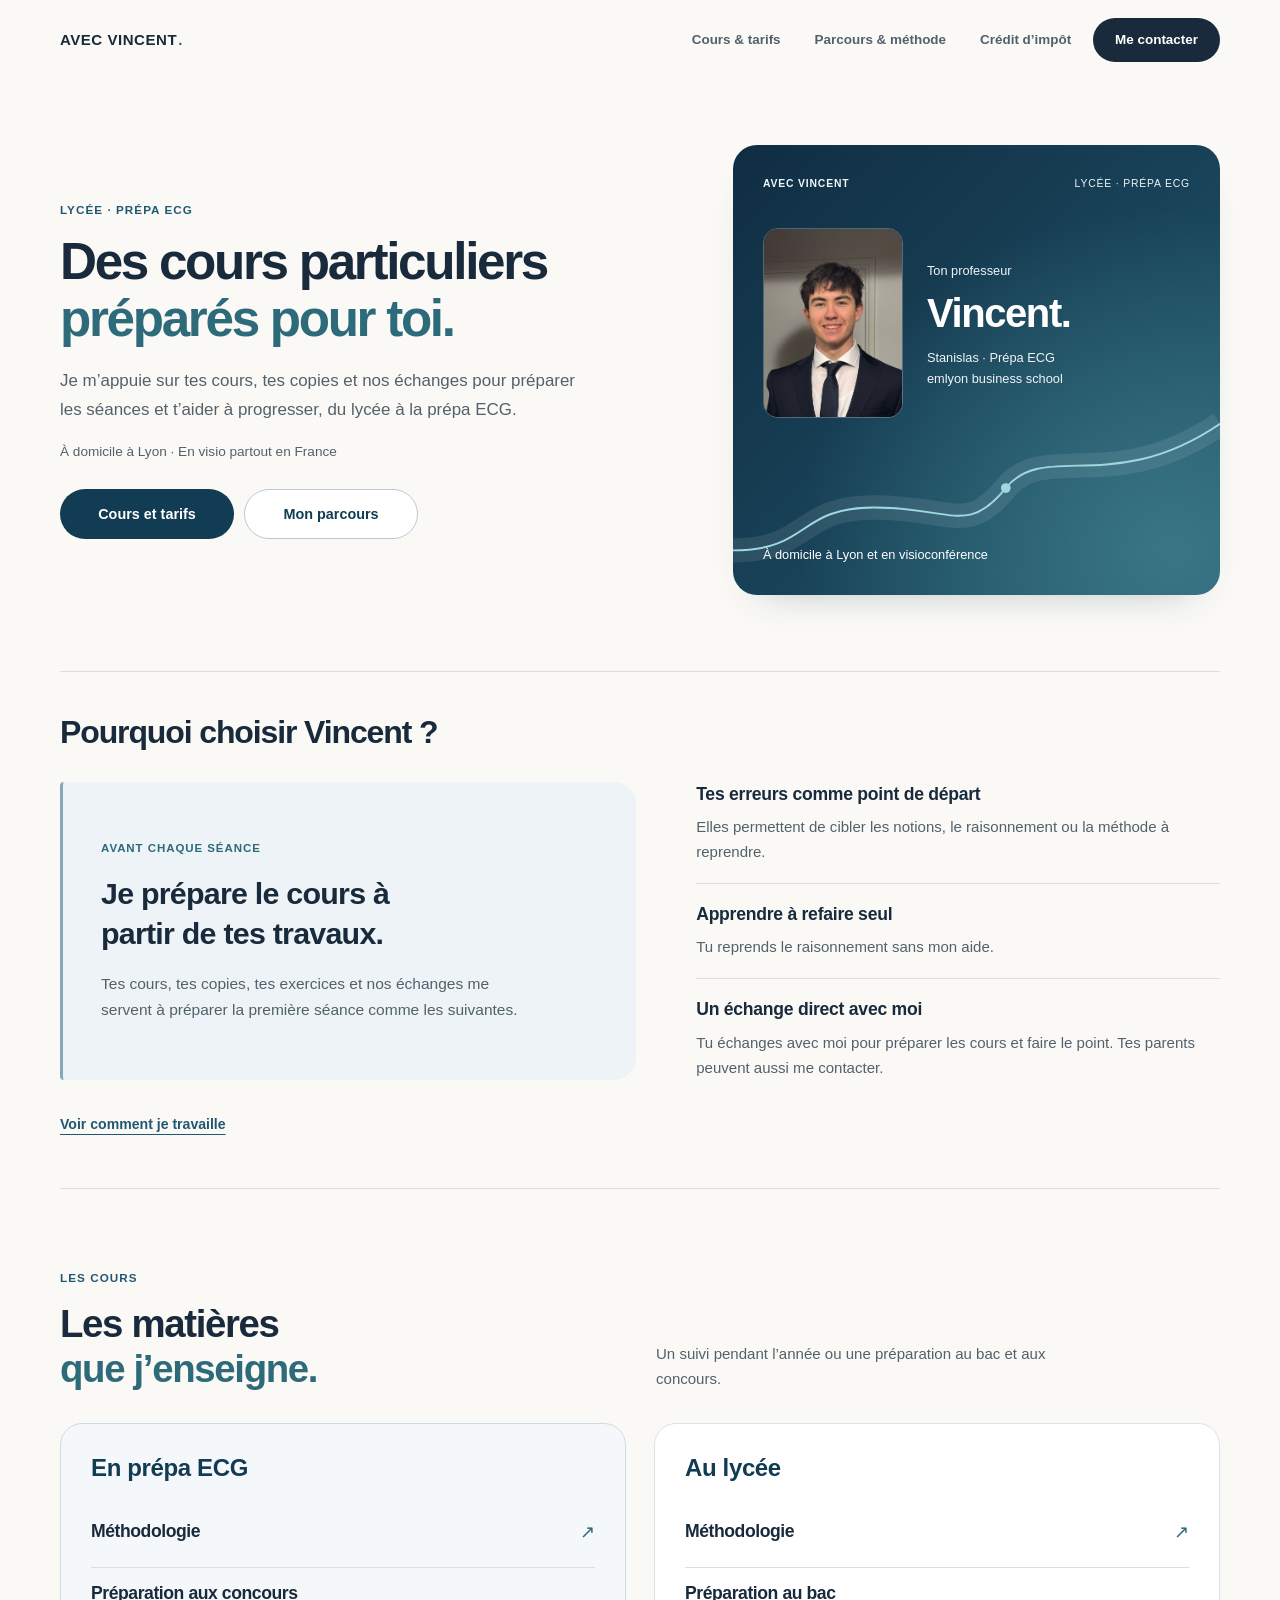
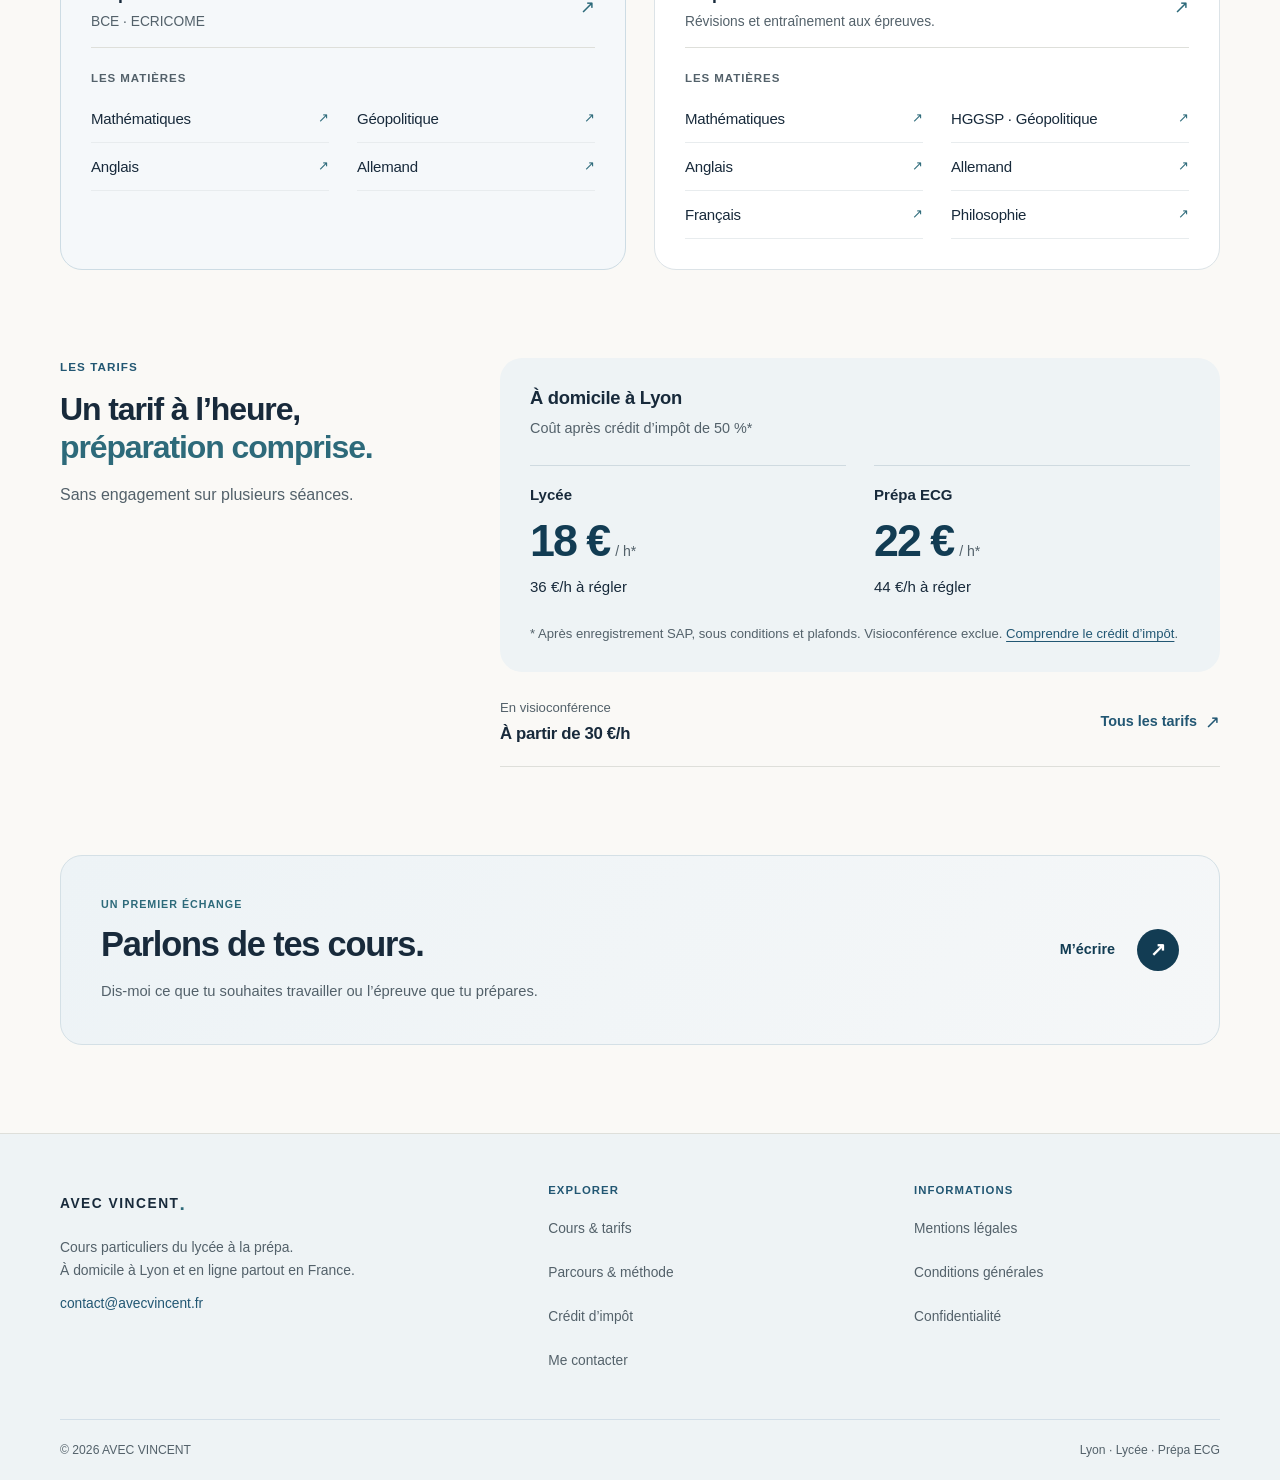
==== commit 68694b9d: "Prioritize methodology and refresh consistent favicon URLs" ====
--- a/index.html
+++ b/index.html
@@ -5,10 +5,10 @@
 <meta name="viewport" content="width=device-width, initial-scale=1, viewport-fit=cover">
 <title>AVEC VINCENT — Cours particuliers à Lyon | Lycée & prépa ECG</title>
 <meta name="description" content="Vincent : cours particuliers et méthodologie au lycée et en prépa ECG. Préparation au bac et aux concours BCE/ECRICOME, à Lyon et en visio.">
-<link rel="icon" href="/favicon-96x96.png" type="image/png" sizes="96x96">
-<link rel="icon" href="/favicon.svg" type="image/svg+xml" sizes="any">
-<link rel="apple-touch-icon" href="/apple-touch-icon.png" sizes="180x180">
-<link rel="manifest" href="/site.webmanifest">
+<link rel="icon" href="/avec-vincent-favicon.png" type="image/png" sizes="96x96">
+<link rel="icon" href="/avec-vincent-favicon.svg" type="image/svg+xml" sizes="any">
+<link rel="apple-touch-icon" href="/avec-vincent-apple-touch-icon.png" sizes="180x180">
+<link rel="manifest" href="/site.webmanifest?v=20261023-brand2">
 <meta name="apple-mobile-web-app-title" content="AVEC VINCENT">
 <link rel="canonical" href="https://avecvincent.fr/">
 <meta name="robots" content="index,follow">
@@ -32,7 +32,7 @@
 <meta name="theme-color" content="#faf9f6">
 <link rel="stylesheet" href="style.css?v=20261023-desktop2">
 <script src="script.js?v=20261023-desktop2" defer></script>
-<script type="application/ld+json">{"@context":"https://schema.org","@graph":[{"@type":"WebPage","@id":"https://avecvincent.fr/#page","url":"https://avecvincent.fr/","name":"AVEC VINCENT — Cours particuliers à Lyon | Lycée & prépa ECG","inLanguage":"fr-FR","isPartOf":{"@id":"https://avecvincent.fr/#website"},"about":{"@id":"https://avecvincent.fr/#organization"}},{"@type":"WebSite","@id":"https://avecvincent.fr/#website","url":"https://avecvincent.fr/","name":"AVEC VINCENT","alternateName":["Avec Vincent","avecvincent","avecvincent.fr"],"inLanguage":"fr-FR","publisher":{"@id":"https://avecvincent.fr/#organization"}},{"@type":"EducationalOrganization","@id":"https://avecvincent.fr/#organization","name":"AVEC VINCENT","url":"https://avecvincent.fr/","email":"contact@avecvincent.fr","telephone":"+33603872263","description":"Cours particuliers à domicile à Lyon et en visioconférence, du lycée à la prépa ECG. Français et philosophie au lycée uniquement.","areaServed":{"@type":"City","name":"Lyon"},"founder":{"@id":"https://avecvincent.fr/#vincent"},"logo":{"@type":"ImageObject","url":"https://avecvincent.fr/icon-512.png","width":512,"height":512},"alternateName":["Avec Vincent","avecvincent"],"hasOfferCatalog":{"@id":"https://avecvincent.fr/cours.html#offre"}},{"@type":"Person","@id":"https://avecvincent.fr/#vincent","name":"Vincent Marié-Groblewski","givenName":"Vincent","url":"https://avecvincent.fr/a-propos.html","image":"https://avecvincent.fr/images/vincent-portrait.jpg","jobTitle":"Professeur particulier","worksFor":{"@id":"https://avecvincent.fr/#organization"}},{"@type":"Service","@id":"https://avecvincent.fr/cours.html#service","name":"Cours particuliers du lycée à la prépa ECG","url":"https://avecvincent.fr/cours.html","description":"Mathématiques, anglais, allemand et méthodologie du lycée à la prépa ECG ; HGGSP au lycée et géopolitique en prépa ECG ; français et philosophie au lycée uniquement. À domicile à Lyon ou en visioconférence.","serviceType":"Cours particuliers","provider":{"@id":"https://avecvincent.fr/#organization"},"hasOfferCatalog":{"@id":"https://avecvincent.fr/cours.html#offre"}}]}</script>
+<script type="application/ld+json">{"@context":"https://schema.org","@graph":[{"@type":"WebPage","@id":"https://avecvincent.fr/#page","url":"https://avecvincent.fr/","name":"AVEC VINCENT — Cours particuliers à Lyon | Lycée & prépa ECG","inLanguage":"fr-FR","isPartOf":{"@id":"https://avecvincent.fr/#website"},"about":{"@id":"https://avecvincent.fr/#organization"}},{"@type":"WebSite","@id":"https://avecvincent.fr/#website","url":"https://avecvincent.fr/","name":"AVEC VINCENT","alternateName":["Avec Vincent","avecvincent","avecvincent.fr"],"inLanguage":"fr-FR","publisher":{"@id":"https://avecvincent.fr/#organization"}},{"@type":"EducationalOrganization","@id":"https://avecvincent.fr/#organization","name":"AVEC VINCENT","url":"https://avecvincent.fr/","email":"contact@avecvincent.fr","telephone":"+33603872263","description":"Cours particuliers à domicile à Lyon et en visioconférence, du lycée à la prépa ECG. Français et philosophie au lycée uniquement.","areaServed":{"@type":"City","name":"Lyon"},"founder":{"@id":"https://avecvincent.fr/#vincent"},"logo":{"@type":"ImageObject","url":"https://avecvincent.fr/avec-vincent-icon-512.png","width":512,"height":512},"alternateName":["Avec Vincent","avecvincent"],"hasOfferCatalog":{"@id":"https://avecvincent.fr/cours.html#offre"}},{"@type":"Person","@id":"https://avecvincent.fr/#vincent","name":"Vincent Marié-Groblewski","givenName":"Vincent","url":"https://avecvincent.fr/a-propos.html","image":"https://avecvincent.fr/images/vincent-portrait.jpg","jobTitle":"Professeur particulier","worksFor":{"@id":"https://avecvincent.fr/#organization"}},{"@type":"Service","@id":"https://avecvincent.fr/cours.html#service","name":"Cours particuliers du lycée à la prépa ECG","url":"https://avecvincent.fr/cours.html","description":"Mathématiques, anglais, allemand et méthodologie du lycée à la prépa ECG ; HGGSP au lycée et géopolitique en prépa ECG ; français et philosophie au lycée uniquement. À domicile à Lyon ou en visioconférence.","serviceType":"Cours particuliers","provider":{"@id":"https://avecvincent.fr/#organization"},"hasOfferCatalog":{"@id":"https://avecvincent.fr/cours.html#offre"}}]}</script>
 </head>
 <body><a class="skip-link" href="#contenu">Aller au contenu</a>
 <header class="site-header"><nav class="navbar container" aria-label="Navigation principale">
@@ -57,7 +57,7 @@
 <div class="signature-path" aria-hidden="true"><svg viewBox="0 0 500 160" fill="none"><path d="M0 140C80 140 65 96 145 96S240 125 280 76 390 85 500 10" stroke="white" stroke-opacity=".09" stroke-width="25"/><path class="progress-path" d="M0 140C80 140 65 96 145 96S240 125 280 76 390 85 500 10" stroke="#9fd8df" stroke-width="2"/><circle cx="280" cy="76" r="5" fill="#9fd8df"/></svg></div>
 <div class="signature-bottom"><span>À domicile à Lyon et en visioconférence</span></div></div>
 </section>
-<section class="section section-first container" aria-labelledby="pourquoi-vincent"><div class="why-panel"><div class="section-heading"><h2 id="pourquoi-vincent">Pourquoi choisir Vincent ?</h2></div><ol class="why-list"><li class="why-feature"><span class="why-label">Avant chaque séance</span><h3>Je prépare le cours à partir de tes travaux.</h3><p>Tes cours, tes copies, tes exercices et nos échanges me servent à préparer la première séance comme les suivantes.</p></li><li><h3>Tes erreurs comme point de départ</h3><p>Elles permettent de cibler les notions, le raisonnement ou la méthode à reprendre.</p></li><li><h3>Apprendre à refaire seul</h3><p>Tu reprends le raisonnement sans mon aide. Nous voyons ainsi ce qui est compris et ce qui reste à travailler.</p></li><li><h3>Un échange direct avec moi</h3><p>Tu échanges avec moi pour préparer les cours et faire le point. Tes parents peuvent aussi me contacter.</p></li></ol><a class="text-link" href="a-propos.html#preparation">Voir comment je travaille</a></div></section>
+<section class="section section-first container" aria-labelledby="pourquoi-vincent"><div class="why-panel"><div class="section-heading"><h2 id="pourquoi-vincent">Pourquoi choisir Vincent ?</h2></div><ol class="why-list"><li class="why-feature"><span class="why-label">Avant chaque séance</span><h3>Je prépare le cours à partir de tes travaux.</h3><p>Tes cours, tes copies, tes exercices et nos échanges me servent à préparer la première séance comme les suivantes.</p></li><li><h3>Tes erreurs comme point de départ</h3><p>Elles permettent de cibler les notions, le raisonnement ou la méthode à reprendre.</p></li><li><h3>Apprendre à refaire seul</h3><p>Tu reprends le raisonnement sans mon aide.</p></li><li><h3>Un échange direct avec moi</h3><p>Tu échanges avec moi pour préparer les cours et faire le point. Tes parents peuvent aussi me contacter.</p></li></ol><a class="text-link" href="a-propos.html#preparation">Voir comment je travaille</a></div></section>
 <section class="section container home-subjects" aria-labelledby="matieres-titre"><div class="subjects-heading"><div><span class="eyebrow">Les cours</span><h2 id="matieres-titre">Les matières<br><em>que j’enseigne.</em></h2></div><p>Un suivi pendant l’année ou une préparation au bac et aux concours.</p></div>
 <div class="offer-browser" data-offer-browser>
 <div class="offer-picker" role="tablist" aria-label="Niveau d’études" hidden><button type="button" role="tab" id="offre-tab-prepa" aria-controls="offre-prepa" aria-selected="true" data-offer-tab="prepa">Prépa ECG</button><button type="button" role="tab" id="offre-tab-lycee" aria-controls="offre-lycee" aria-selected="false" tabindex="-1" data-offer-tab="lycee">Lycée</button></div>
